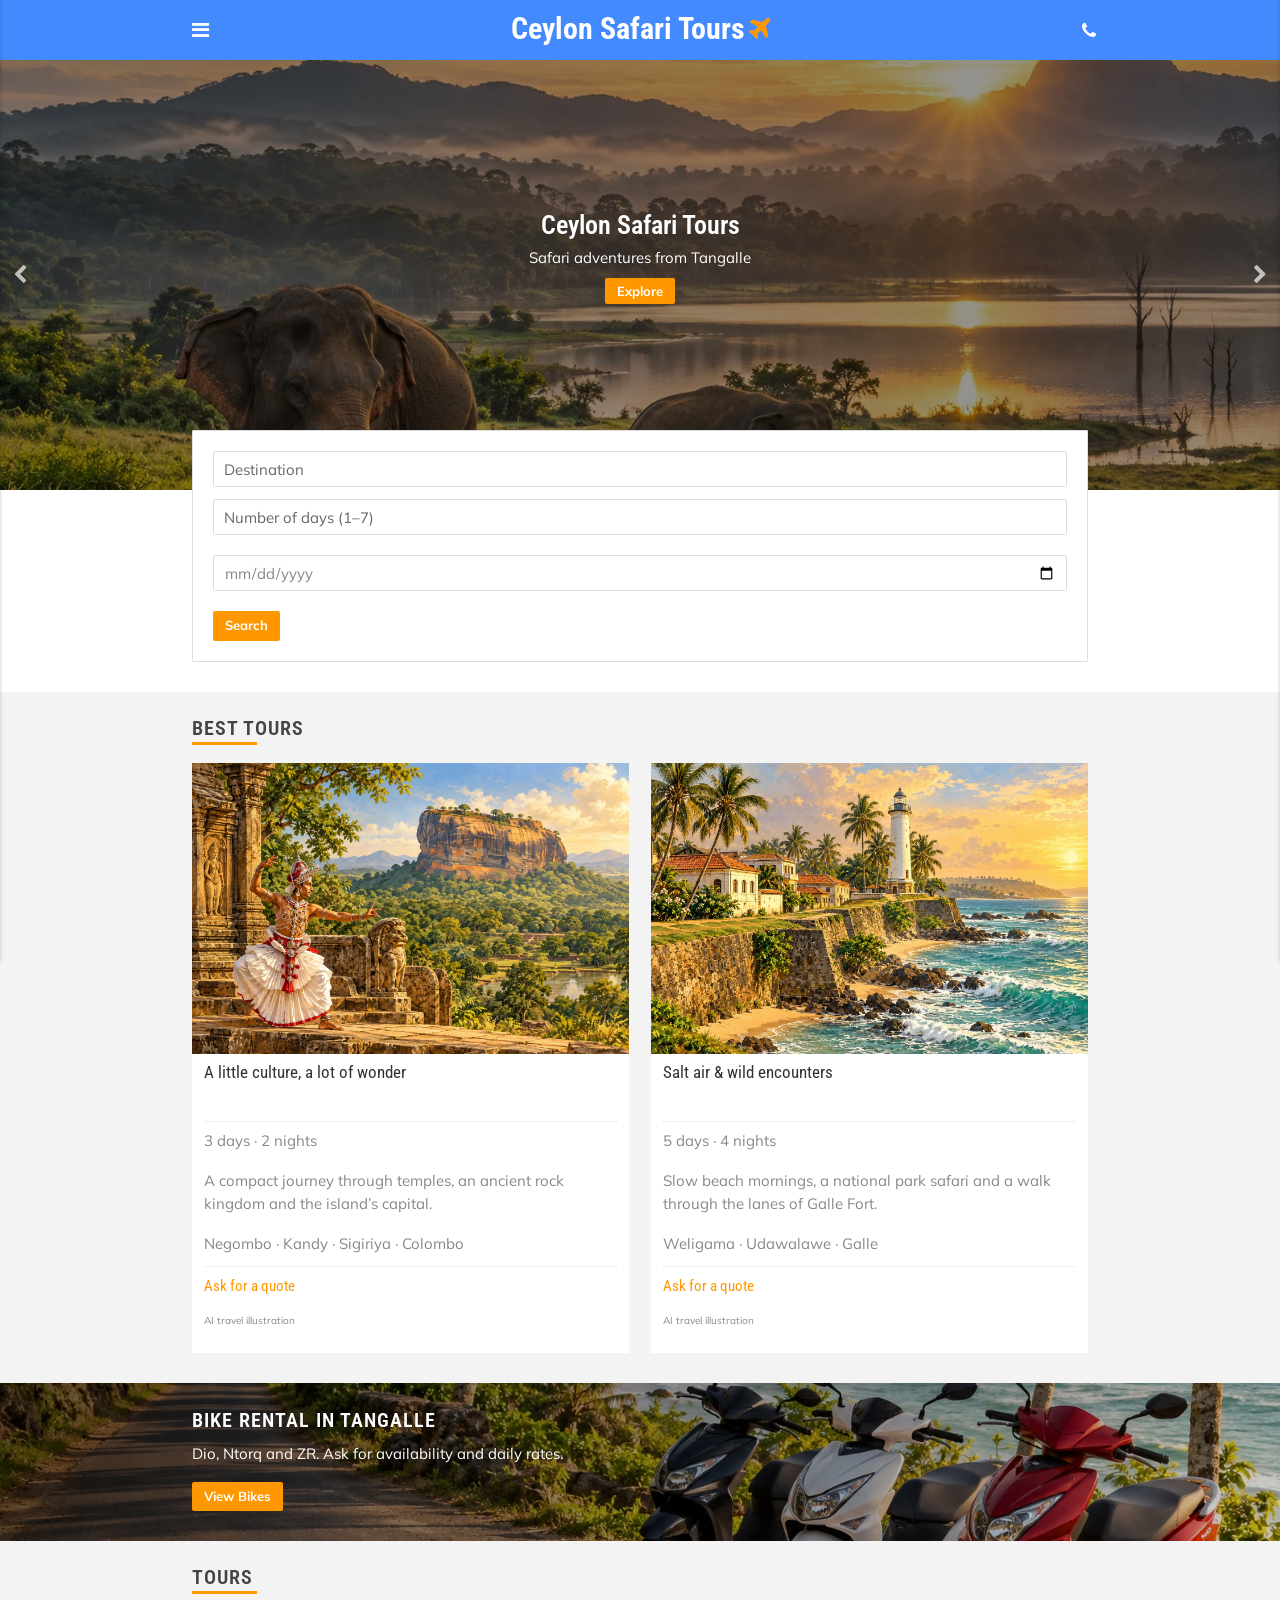
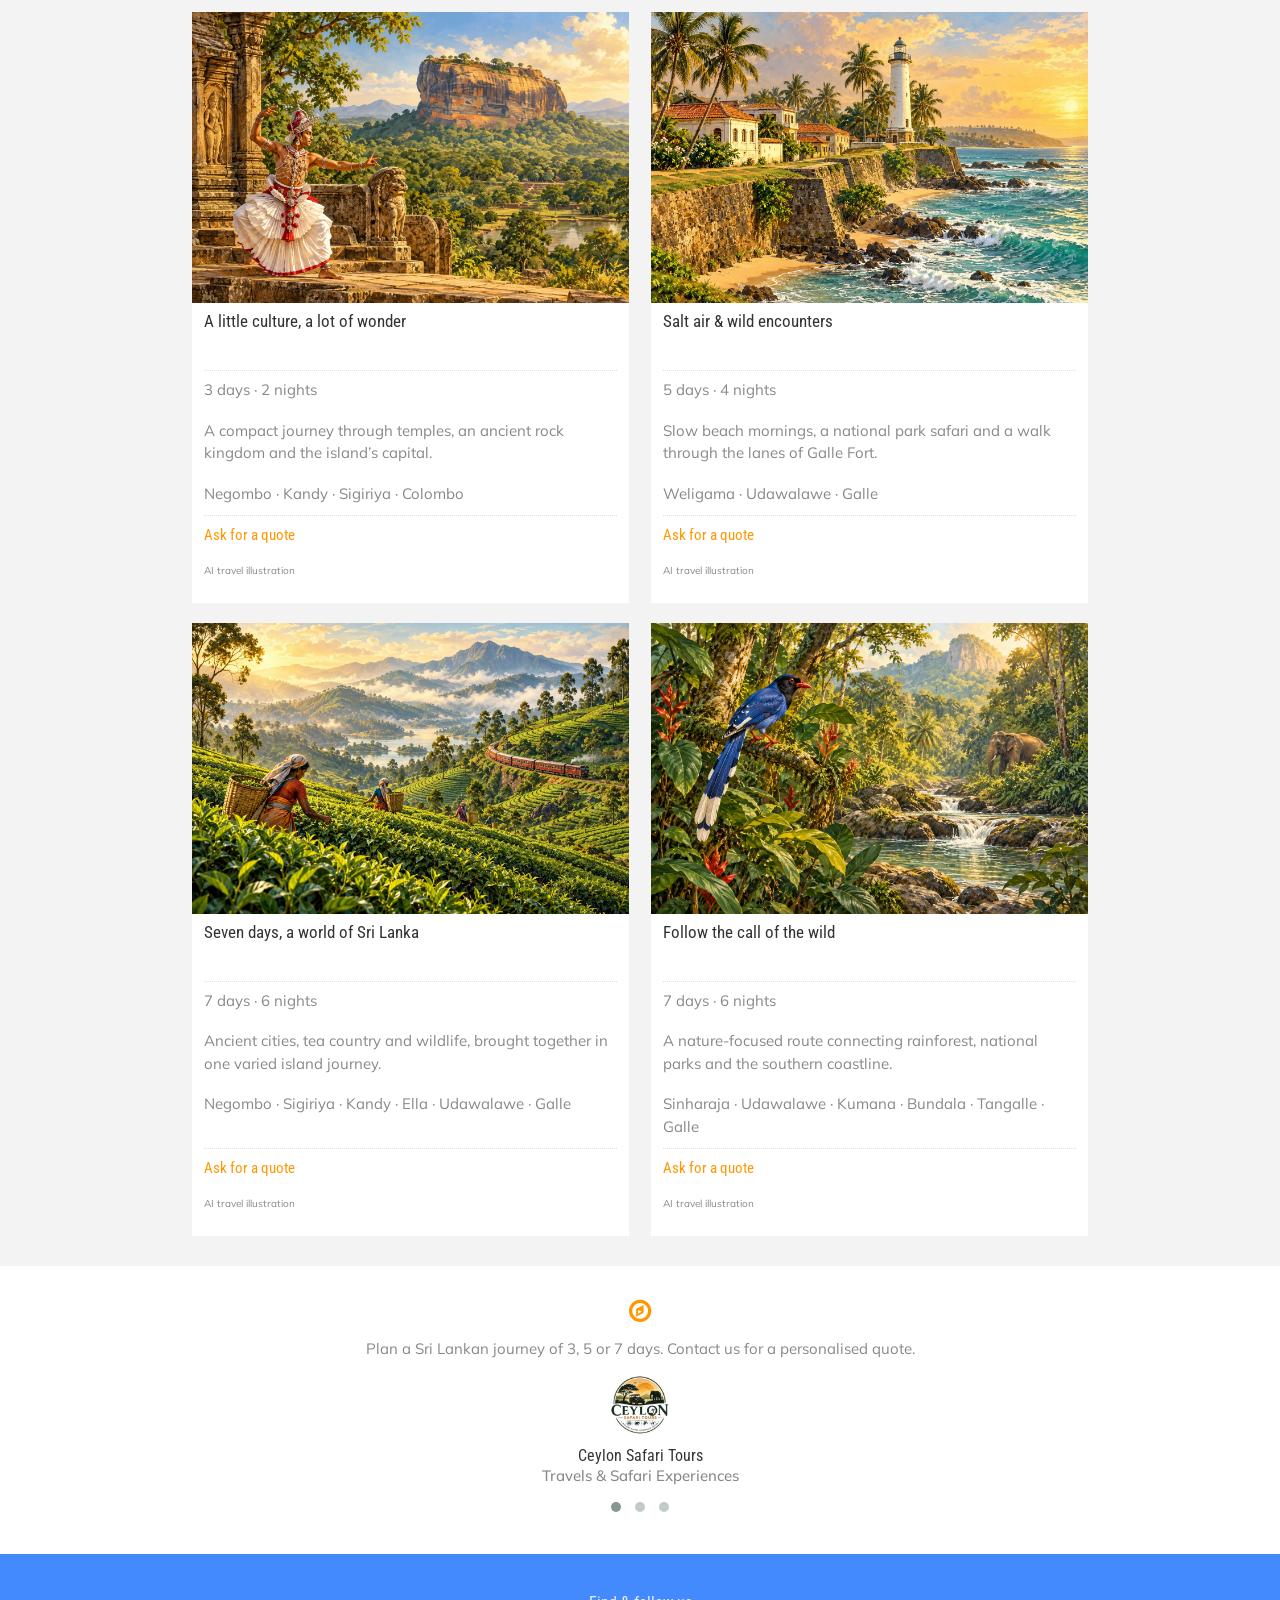
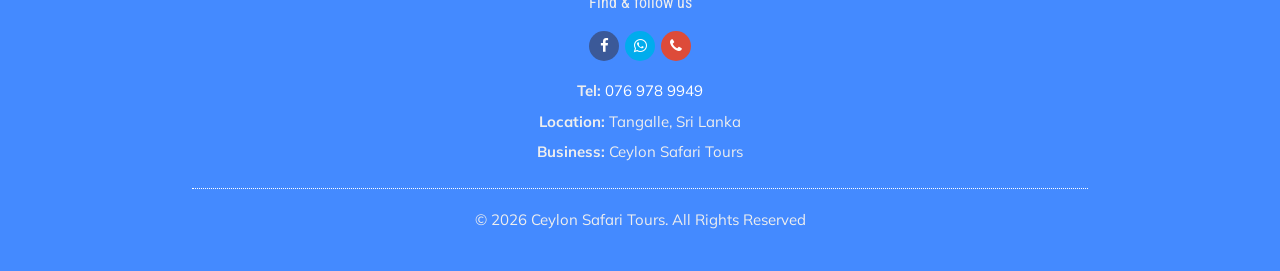
==== Trips/index.html @ fc02d52f "Replace home slideshow images with beautiful Sri Lankan destination scenes" ====
<!DOCTYPE html>

<html lang="en">
<head>
<meta charset="utf-8"/>
<title>Sri Lanka Tours &amp; Bike Rental in Tangalle | Ceylon Safari Tours</title>
<meta content="width=device-width, initial-scale=1" name="viewport"/>
<meta content="yes" name="mobile-web-app-capable"/>
<meta content="True" name="HandheldFriendly"/>
<link href="assets/photos/1000881305.webp" rel="shortcut icon"/>
<link href="css/font-awesome.min.css" rel="stylesheet"/>
<link href="css/materialize.min.css" rel="stylesheet"/>
<link href="css/slick.css" rel="stylesheet"/>
<link href="css/slick-theme.css" rel="stylesheet"/>
<link href="css/owl.carousel.css" rel="stylesheet"/>
<link href="css/owl.theme.css" rel="stylesheet"/>
<link href="css/owl.transitions.css" rel="stylesheet"/>
<link href="css/style.css" rel="stylesheet"/>
<meta content="Ceylon Safari Tours in Tangalle. Sri Lanka travels, safari experiences and Dio, Ntorq and ZR bike rentals. 0769789949." name="description"/><meta content="#448aff" name="theme-color"/><link href="https://safari-chi-weld.vercel.app/" rel="canonical"/><script type="application/ld+json">{"@context": "https://schema.org", "@type": "TravelAgency", "name": "Ceylon Safari Tours", "url": "https://safari-chi-weld.vercel.app", "telephone": "+94769789949", "address": {"@type": "PostalAddress", "addressLocality": "Tangalle", "addressCountry": "LK"}, "image": "https://safari-chi-weld.vercel.app/assets/photos/1000881305.webp", "sameAs": ["https://www.facebook.com/share/r/1JWvfFnAid/?mibextid=wwXIfr"]}</script><link href="css/business-adjustments.css" rel="stylesheet"/></head>
<body><!-- navbar -->
<div class="navbar">
<div class="container">
<div class="panel-control-left">
<a aria-label="Open navigation menu" class="sidenav-control-left" data-activates="slide-out-left" href="#"><i class="fa fa-bars"></i></a>
</div>
<div class="site-title">
<a aria-label="Ceylon Safari Tours home" class="logo" href="index.html"><h1>Ceylon Safari Tours<i class="fa fa-plane"></i></h1></a>
</div>
<div class="panel-control-right">
<a aria-label="Open contact and enquiry panel" class="sidenav-control-right" data-activates="slide-out-right" href="#"><i class="fa fa-phone"></i></a>
</div>
</div>
</div>
<!-- end navbar -->
<!-- panel control left --><div class="panel-control-left"><ul class="side-nav collapsible" data-collapsible="accordion" id="slide-out-left"><li><a href="index.html"><i class="fa fa-home"></i>Home</a></li><li><a href="travels.html"><i class="fa fa-plane"></i>Travels</a></li><li><a href="bike-rental.html"><i class="fa fa-motorcycle"></i>Bike Rental</a></li><li><a href="about.html"><i class="fa fa-info-circle"></i>About Us</a></li><li><a href="contact.html"><i class="fa fa-envelope"></i>Contact</a></li><li><a href="gallery.html"><i class="fa fa-image"></i>Gallery</a></li><li><div class="collapsible-header"><i class="fa fa-map-marker"></i>Tour Plans<span><i class="fa fa-chevron-right"></i></span></div><div class="collapsible-body"><ul class="side-nav-panel"><li><a href="heritage.html">3 days · Heritage Escape</a></li><li><a href="coast-wild.html">5 days · Coast &amp; Wildlife</a></li><li><a href="island.html">7 days · The Island Journey</a></li><li><a href="nature.html">7 days · Birds &amp; Nature</a></li></ul></div></li></ul></div><!-- end panel control left -->
<!-- panel control right --><div class="panel-control-right"><div class="side-nav" id="slide-out-right"><div class="row entry"><div class="col s4"><img alt="Ceylon Safari Tours logo" src="assets/photos/1000881305.webp"/></div><div class="col s8"><div class="desc"><h6>Ceylon Safari Tours</h6><p>Tangalle, Sri Lanka</p></div></div></div><div class="row entry"><div class="col s12"><h6>Travels &amp; Bike Rental</h6><p>Tour plans up to 7 days. Dio, Ntorq and ZR rentals.</p><p><a href="tel:+94769789949">076 978 9949</a></p><p><a class="button" href="https://wa.me/94769789949?text=Hello%20Ceylon%20Safari%20Tours%21">WhatsApp us</a></p><p><a class="button" href="contact.html">Plan your trip</a></p></div></div></div></div><!-- end panel control right -->
<!-- slider -->
<div class="slider-slick app-pages">
<div class="slider-entry">
<img alt="AI-created Sri Lankan wildlife scene with elephants beside a lake at sunrise" decoding="async" fetchpriority="high" height="1024" loading="eager" src="assets/slides/safari.webp" width="1536"/>
<div class="overlay"></div>
<div class="caption">
<div class="container">
<h2>Ceylon Safari Tours</h2>
<p>Safari adventures from Tangalle</p>
<a class="button" href="travels.html">Explore</a>
</div>
</div>
</div>
<div class="slider-entry">
<div class="overlay"></div>
<img alt="AI-created Sri Lankan hill-country scene with tea plantations and a train" decoding="async" height="1024" loading="lazy" src="assets/slides/hills.webp" width="1536"/>
<div class="caption">
<div class="container">
<h2>Explore Sri Lanka</h2>
<p>Island tour plans up to 7 days</p>
<a class="button" href="travels.html">Explore</a>
</div>
</div>
</div>
<div class="slider-entry">
<div class="overlay"></div>
<img alt="AI-created Tangalle-inspired beach scene with coconut palms and turquoise ocean" decoding="async" height="1024" loading="lazy" src="assets/slides/coast.webp" width="1536"/>
<div class="caption">
<div class="container">
<h2>Travel Your Way</h2>
<p>Travels and bike rentals in Tangalle</p>
<a class="button" href="bike-rental.html">Explore</a>
</div>
</div>
</div>
</div>
<!-- end slider -->
<!-- search destination -->
<div class="search-destination">
<div class="container">
<form action="travels.html" class="search-destination-entry" method="get">
<input aria-label="Destination" name="destination" placeholder="Destination" type="text"/>
<input aria-label="Number of tour days, maximum 7" max="7" min="1" name="days" placeholder="Number of days (1–7)" type="number"/>
<input aria-label="Preferred date" name="date" placeholder="Date" type="date"/>
<button class="button" type="submit">Search</button>
</form>
</div>
</div>
<!-- end search destination -->
<!-- best tours -->
<div class="tours app-bg-dark app-section">
<div class="container">
<div class="app-title">
<h4>BEST TOURS</h4>
<div class="line"></div>
</div>
<div class="row trash-mb"><div class="col s6"><div class="entry"><a href="heritage.html"><img alt="Sri Lankan heritage escape travel illustration" loading="lazy" src="assets/tours/heritage.webp"/></a><div class="content"><h5><a href="heritage.html">A little culture, a lot of wonder</a></h5><p>3 days · 2 nights</p><p>A compact journey through temples, an ancient rock kingdom and the island’s capital.</p><p>Negombo · Kandy · Sigiriya · Colombo</p><h6><a href="contact.html?interest=A%20little%20culture%2C%20a%20lot%20of%20wonder"><span>Ask for a quote</span></a></h6><p><small>AI travel illustration</small></p></div></div></div><div class="col s6"><div class="entry"><a href="coast-wild.html"><img alt="Sri Lankan coast &amp; wildlife travel illustration" loading="lazy" src="assets/tours/coast.webp"/></a><div class="content"><h5><a href="coast-wild.html">Salt air &amp; wild encounters</a></h5><p>5 days · 4 nights</p><p>Slow beach mornings, a national park safari and a walk through the lanes of Galle Fort.</p><p>Weligama · Udawalawe · Galle</p><h6><a href="contact.html?interest=Salt%20air%20%26%20wild%20encounters"><span>Ask for a quote</span></a></h6><p><small>AI travel illustration</small></p></div></div></div></div>
</div>
</div>
<!-- end best tours -->
<!-- tours promote -->
<div class="tours-promote app-section">
<div class="container">
<div class="app-title">
<h4>BIKE RENTAL IN TANGALLE</h4>
</div>
<p>Dio, Ntorq and ZR. Ask for availability and daily rates.</p>
<a class="button" href="bike-rental.html">View Bikes</a>
</div>
</div>
<!-- end tours promote -->
<!-- tours -->
<div class="tours app-bg-dark app-section">
<div class="container">
<div class="app-title">
<h4>TOURS</h4>
<div class="line"></div>
</div>
<div class="row"><div class="col s6"><div class="entry"><a href="heritage.html"><img alt="Sri Lankan heritage escape travel illustration" loading="lazy" src="assets/tours/heritage.webp"/></a><div class="content"><h5><a href="heritage.html">A little culture, a lot of wonder</a></h5><p>3 days · 2 nights</p><p>A compact journey through temples, an ancient rock kingdom and the island’s capital.</p><p>Negombo · Kandy · Sigiriya · Colombo</p><h6><a href="contact.html?interest=A%20little%20culture%2C%20a%20lot%20of%20wonder"><span>Ask for a quote</span></a></h6><p><small>AI travel illustration</small></p></div></div></div><div class="col s6"><div class="entry"><a href="coast-wild.html"><img alt="Sri Lankan coast &amp; wildlife travel illustration" loading="lazy" src="assets/tours/coast.webp"/></a><div class="content"><h5><a href="coast-wild.html">Salt air &amp; wild encounters</a></h5><p>5 days · 4 nights</p><p>Slow beach mornings, a national park safari and a walk through the lanes of Galle Fort.</p><p>Weligama · Udawalawe · Galle</p><h6><a href="contact.html?interest=Salt%20air%20%26%20wild%20encounters"><span>Ask for a quote</span></a></h6><p><small>AI travel illustration</small></p></div></div></div></div><div class="row trash-mb"><div class="col s6"><div class="entry"><a href="island.html"><img alt="Sri Lankan the island journey travel illustration" loading="lazy" src="assets/tours/island.webp"/></a><div class="content"><h5><a href="island.html">Seven days, a world of Sri Lanka</a></h5><p>7 days · 6 nights</p><p>Ancient cities, tea country and wildlife, brought together in one varied island journey.</p><p>Negombo · Sigiriya · Kandy · Ella · Udawalawe · Galle</p><h6><a href="contact.html?interest=Seven%20days%2C%20a%20world%20of%20Sri%20Lanka"><span>Ask for a quote</span></a></h6><p><small>AI travel illustration</small></p></div></div></div><div class="col s6"><div class="entry"><a href="nature.html"><img alt="Sri Lankan birds &amp; nature travel illustration" loading="lazy" src="assets/tours/nature.webp"/></a><div class="content"><h5><a href="nature.html">Follow the call of the wild</a></h5><p>7 days · 6 nights</p><p>A nature-focused route connecting rainforest, national parks and the southern coastline.</p><p>Sinharaja · Udawalawe · Kumana · Bundala · Tangalle · Galle</p><h6><a href="contact.html?interest=Follow%20the%20call%20of%20the%20wild"><span>Ask for a quote</span></a></h6><p><small>AI travel illustration</small></p></div></div></div></div></div>
</div>
<!-- end tours -->
<!-- testimonial -->
<div class="testimonial app-section">
<div class="container">
<div class="app-title">
<i class="fa fa-compass"></i>
</div>
<div class="owl-carousel owl-theme" id="testimonial">
<div class="item">
<p>Plan a Sri Lankan journey of 3, 5 or 7 days. Contact us for a personalised quote.</p>
<img alt="Ceylon Safari Tours logo" src="assets/photos/1000881305.webp"/>
<h6>Ceylon Safari Tours</h6>
<strong>Travels &amp; Safari Experiences</strong>
</div>
<div class="item">
<p>Explore from Tangalle with Dio, Ntorq or ZR bike rental. Confirm dates and availability with us.</p>
<img alt="Ceylon Safari Tours logo" src="assets/photos/1000881305.webp"/>
<h6>Bike Rental</h6>
<strong>Tangalle, Sri Lanka</strong>
</div>
<div class="item">
<p>Tell us your dates, group size and pickup location. Call or WhatsApp 076 978 9949.</p>
<img alt="Ceylon Safari Tours logo" src="assets/photos/1000881305.webp"/>
<h6>Let’s Plan Your Trip</h6>
<strong>Contact Our Team</strong>
</div>
</div>
</div>
</div>
<!-- end testimonial -->
<!-- footer -->
<footer>
<div class="container">
<h6>Find &amp; follow us</h6>
<ul class="icon-social"><li class="facebook"><a aria-label="Facebook" href="https://www.facebook.com/share/r/1JWvfFnAid/?mibextid=wwXIfr" rel="noopener noreferrer" target="_blank"><i class="fa fa-facebook"></i></a></li><li class="twitter"><a aria-label="WhatsApp" href="https://wa.me/94769789949?text=Hello%20Ceylon%20Safari%20Tours%21"><i class="fa fa-whatsapp"></i></a></li><li class="google"><a aria-label="Call us" href="tel:+94769789949"><i class="fa fa-phone"></i></a></li></ul>
<div class="tel-fax-mail">
<ul>
<li><span>Tel:</span> <a href="tel:+94769789949">076 978 9949</a></li>
<li><span>Location:</span> Tangalle, Sri Lanka</li>
<li><span>Business:</span> Ceylon Safari Tours</li>
</ul>
</div>
<div class="ft-bottom">
<span>© 2026 Ceylon Safari Tours. All Rights Reserved </span>
</div>
</div>
</footer>
<!-- end footer -->
<!-- script -->
<script src="js/jquery.min.js"></script>
<script src="js/materialize.min.js"></script>
<script src="js/slick.min.js"></script>
<script src="js/owl.carousel.min.js"></script>
<script src="js/custom.js"></script>
<script src="js/business.js"></script>
</body>
</html>
---- Trips/css/style.css ----
/*
Name : Trips - Tours and Travel Mobile Template
Author : Rabonadev
Author URL : https://themeforest.net/user/rabonadev
*/
/*===================
	Table of contents:
	- Import Fonts
	- General
	- Button
	- Navbar
	- Slider
	- Search Destination
	- Tours
	- Promote
	- Tour Details
	- Gallery
	- Book Now
	- Shopping Cart
	- Blog
	- Blog single
	- Login
	- Register
	- 404 pages
	- Testimonial
	- Faq
	- Footer
	
===================*/

/*===================
	import fonts
===================*/
@import url('https://fonts.googleapis.com/css?family=Muli:400,400i|Roboto+Condensed:400,600,700');

/*===================
	general
===================*/
*,
*:before,
*:after {
	-webkit-box-sizing: border-box;
	-moz-box-sizing: border-box;
	box-sizing: border-box;
}

body {
	margin: 0;
	padding: 0;
	background: #fff;
	color: #888;
	font-family: 'Muli', sans-serif;
}

body::-webkit-scrollbar {
	display: none;
}

h1,
h2,
h3,
h4,
h5,
h6 {
	padding: 0;
	margin: 0;
	color: #343434;
	font-family: 'Roboto Condensed', sans-serif;
}

h1 {
	font-size: 36px;
}

h2 {
	font-size: 34px;
}

h3 {
	font-size: 30px;
}

h4 {
	font-size: 26px;
}

h5 {
	font-size: 20px;
}

h6 {
	font-size: 16px;
}

a {
	color: #333;
}

p {
	margin: 8px 0 10px 0;
}

/*===================
	button
===================*/
.button {
	background: #ff9800;
	border: 0;
	border-color: transparent;
	color: #fff;
	padding: 5px 12px;
	border-radius: 2px;
	font-size: 13px;
	font-weight: bold;
}

/*===================
	navbar
===================*/
.navbar {
	width: 100%;
	height: 60px;
	padding: 15px 0;
	z-index: 9;
	background: #448aff;
	position: fixed;
	top: 0;
	left: 0;
	right: 0;
	text-align: center;
	border-bottom: 2px solid #448aff;
}

.site-title {
	display: inline-block;
	margin-left: 18px;
	position: relative;
	top: -3px;
}

.site-title h1 {
	font-size: 36px;
	padding: 0;
	margin: 0;
	font-weight: 700;
	color: #fff;
}

.site-title h1 i {
	color: #ff9800;
	font-size: 32px;
	margin-left: 2px;
}

.side-nav a {
	padding: 0 16px;
}

.side-nav a:hover {
	background: transparent;
}

/*panel control left*/
.panel-control-left {
	float: left;
	font-size: 20px;
}

.panel-control-left .sidenav-control-left i {
	color: #fff;
}

.panel-control-left ul {
	padding-top: 20px;
	padding: 10px 0;
}

.panel-control-left ul li {
	border-bottom: dotted 1px #eee;
}

.panel-control-left ul li a {
	font-size: 15px;
}

.panel-control-left .side-nav li a i {
	margin-right: 5px;
	color: #ff9800;
}

.panel-control-left .side-nav .collapsible-header {
	font-size: 15px;
	color: rgba(0,0,0,0.87);
}

.panel-control-left .side-nav .collapsible-header span i {
	float: right;
	text-align: right;
	font-size: 12px;
}

.panel-control-left .side-nav .collapsible-header:hover {
	background: transparent;
}

.panel-control-left .side-nav .collapsible-header.active {
	border-bottom: dotted 1px #ddd;
}

.panel-control-left .side-nav li.active {
	border-bottom: solid 1px #eee;
	background: transparent;
}

.panel-control-left .side-nav .collapsible-header i {
	color: #ff9800;
	font-size: 16px;
	width: 24px;
	margin-right: 5px;
	text-align: left;
}

.panel-control-left .collapsible-body ul {
	padding: 0 0 0 0;
	margin: 0;
}

.panel-control-left .collapsible-body ul li a {
	padding-left: 45px;
	height: 40px;
	line-height: 40px;
}

.panel-control-left .categories-in li {
	line-height: 40px;
}

.panel-control-left .categories-in .collapsible-body ul li a {
	height: 36px;
	line-height: 36px;
}

.panel-control-left .categories-in .collapsible-header {
	padding-left: 45px;
}

.panel-control-left .categories-in .collapsible-body ul li a {
	padding-left: 60px;
}

/*panel control right*/
.panel-control-right {
	float: right;
	font-size: 20px;
}

.panel-control-right h6 {
	font-size: 16px;
}

.panel-control-right .side-nav {
	padding: 0;
}

.panel-control-right .side-nav li a i {
	margin-right: 5px;
}

.panel-control-right .sidenav-control-right i {
	right: -8px;
	position: relative;
	font-size: 18px;
	color: #fff;
}

.panel-control-right .sidenav-control-right span {
	background: #ff9800;
	border-radius: 50%;
	color: #fff;
	position: relative;
	bottom: 8px;
	padding: 1px 5px;
	font-size: 12px;
}

.panel-control-right img {
	width: 100%;
	height: 100%;
}

.panel-control-right .side-nav {
	padding: 30px 10px;
}

.panel-control-right .action i {
	float: right;
	cursor: pointer;
	font-size: 18px;
}

.panel-control-right .entry {
	border-bottom: 1px solid #eee;
	padding-bottom: 12px;	
}

.panel-control-right .desc .rating {
	position: relative;
	bottom: 5px;
}

.panel-control-right .desc i {
	font-size: 12px;
}

.panel-control-right .desc h6 span {
	color: #ff9800;
}

.panel-control-right .price {
	text-align: right;
}

.panel-control-right ul li {
	display: inline-block;
	text-align: right;
	float: right;
	margin: 10px;
	margin-left: 0;
}

.panel-control-right ul li .button {
	font-size: 16px;
	line-height: 25px;
	position: relative;
	bottom: 20px;
}

/*===================
	slider
===================*/
.slider-slick {
	position: relative;
	overflow: hidden;
}

.slider-slick .slider-entry {
	position: relative;
	height: 320px;
}


@media (min-width: 768px) {
	.slider-slick .slider-entry {
		position: relative;
		height: 430px;
	}
}

.slider-slick .overlay {
	background: rgba(0, 0, 0, 0.42);
	position: absolute;
	width: 100%;
	height: 100%;
	left: 0;
	top: 0;
	right: 0;
}

.slider-slick img {
	width: 100%;
	height: 100%;
	object-fit: cover;
}

.slider-slick .caption {
	position: absolute;
	left: 0;
	right: 0;
	margin: 0 auto;
	top: 35%;
	color: #fff;
	z-index: 999;
	overflow-wrap: break-word;
	text-align: center;
}

.slider-slick .caption h2 {
	color: #fff;
	font-size: 26px;
	font-weight: 600;
}

.slider-slick .slick-dots {
	position: absolute;
	bottom: 0;
	left: 0;
	right: 0;
	display: block;
	width: 100%;
}

.slider-slick .slick-dots li {
	width: auto;
}

.slider-slick .slick-dots li button {
	width: 10px;
	height: 10px;
	background: #fff;
	border-radius: 50%;
}

.slider-slick .slick-dots li button {
	width: 10px;
	height: 10px;
	background: #fff;
	border-radius: 50%;
}

.slider-slick .slick-dots li.slick-active button {
	background: #ff9800;
}

.slider-slick .slick-dots li button::before {
	font-size: 0;
	color: transparent;
}

.slick-prev, .slick-next {
	top: 50%;
}

.slider-slick .slick-next {
	right: 10px;
}

.slider-slick .slick-prev {
	left: 10px;
	z-index: 1;
}

.slick-prev::before {
	content: "\f053";
	font-family: FontAwesome;
	color: #eee;
}

.slick-next::before {
	content: "\f054";
	font-family: FontAwesome;
	color: #eee;
}

/*===================
	search destination
===================*/
.search-destination {
	position: relative;
	top: -60px;
	margin-bottom: -60px;
	padding-bottom: 30px;
}

.search-destination-entry {
	background: #fff;
	padding: 20px;
	border: 1px solid #ddd;
	border-radius: 1px;
}

.search-destination-entry input[type="text"] {
	margin-bottom: 12px !important;
}

/*===================
	tours
===================*/
.tours .entry {
	background: #fff;
}

.tours .entry img {
	width: 100%;
	height: 100%;
}

.tours .entry .content h5 {
	font-size: 17px;
	line-height: 20px;
	border-bottom: dotted 1px #ddd;
	padding-bottom: 8px;
}

.tours .entry .content h6 {
	font-size: 15px;
	color: #666;
	border-top: dotted 1px #ddd;
	padding-top: 8px;
}

.tours .entry .content h6 span {
	color: #ff9800;
	float: right;
}

.tours .entry .content {
	padding: 8px 12px 15px 12px;
}

.tours .pagination ul {
	margin-top: 30px;
	list-style: none;
	text-align: center;
}

.tours .pagination ul li {
	display: inline-block;
	background: #fff;
	margin: 0 2px;
	border: 1px solid #dedede;
	padding-bottom: 32px;
}

.tours .pagination ul .active {
	background: #ff9800;
	color: #fff;
	border-color: #ff9800;
}

.tours-head h5 {
	font-size: 20px;
	margin-bottom: 20px;
	border-bottom: 1px solid #ddd;
	padding-bottom: 6px;
}

.tours-head h5 span {
	color: #ff9800;
}

/*===================
	tours promote
===================*/
.tours-promote {
	background: url(../img/promote.png) center no-repeat;
	background-size: cover;
	color: #fff;
}

.tours-promote h4 {
	color: #fff !important;
}

.tours-promote .app-title,
.tours-promote .app-title .line {
	margin-bottom: 0 !important;
}

.tours-promote .button {
	margin-top: 5px;
}

/*===================
	details
===================*/
.details h3 {
	font-size: 20px;
	margin-top: 10px;
}

.details img {
	width: 100%;
	height: 100%;
}

.details .calendar {
	padding: 0;
	margin: 0;
	margin-top: 5px;
}

.details .calendar li {
	display: inline-block;
	margin-right: 5px;
}

.details .button-ul li {
	display: inline-block;
}

.in-details h4 {
	font-size: 20px;
	margin-top: 30px;
	border-bottom: 1px solid #ddd;
	padding-bottom: 8px;
	margin-bottom: 18px;
}

.details .comment .content .entry {
	overflow: hidden;
	margin-bottom: 22px;
}

.details .comment .content p {
	margin: 8px 0;
}

.details .comment .content img {
	width: 80px;
	height: 80px;
	float: left;
	margin-right: 15px;
}

.details .comment .content {
	border-top: 1px solid #eee;
	padding-top: 20px;
	margin-top: 10px;
}

@media (min-width: 768px) {
	.details .comment .content {
		border-top: 1px solid #eee;
		padding-top: 20px;
		margin-top: 10px;
		padding-bottom: 10px;
	}
}

.details .post-comment .content {
	border-top: 1px solid #eee;
	padding-top: 20px;
	margin-top: 10px;
}

.details .post-comment .content textarea {
	margin-bottom: 20px;
}

.details .post-comment .content {
	
}
.details .post-comment .content {
	
}
.details .post-comment .content {
	
}

/*===================
	gallery
===================*/
.gallery img {
	width: 100%;
	height: 100%;
	border-radius: 4px;
}

.gallery .pagination ul {
	margin-top: 30px;
	list-style: none;
	text-align: center;
}

.gallery .pagination ul li {
	display: inline-block;
	background: #f3f3f3;
	margin: 0 2px;
	border: 1px solid #dedede;
}

.gallery .pagination ul .active {
	background: #ff9800;
	color: #fff;
	border-color: #ff9800;
}

/*===================
	rating
===================*/

.rating {
	font-size: 12px;
	margin-top: 5px;
}

.rating .active {
	color: #fecd2d;
}

/*===================
	book-now
===================*/
.book-now .order {
	background: #fefefe;
	margin-top: 25px;
	padding: 16px 12px 2px;
	border: 1px solid #ddd;
	margin-bottom: 35px;
}

.book-now .order .title {
	text-align: center;
}

.book-now .order h5 {
	margin-bottom: 14px;
}

.book-now .order h5 span {
	font-size: 18px;
}

.book-now .order h6 {
	margin-bottom: 8px;
	font-size: 16px;
	color: #666;
}

.book-now .order h6 a {
	color: #666;
}

.book-now .link {
	position: relative;
	top: -12px;
}

.book-now .order .text-right {
	text-align: right;
}

.book-now .order .button {
	margin-top: 10px;
	margin: auto;
	display: block;
}

/*===================
	section, title and bg
===================*/
.app-section {
	padding: 25px 0 30px 0;
}

.app-pages {
	margin-top: 60px;
}

.app-title {
	text-align: center;
	margin-bottom: 12px;
}

.app-title h4 {
	font-size: 20px;
	font-weight: 600;
	letter-spacing: 1px;
	color: #444;
	text-align: left;
}

.app-title .line {
	padding: 0;
	margin: 0;
	background: #ff9800;
	height: 3px;
	margin: 3px 0 18px;
	width: 65px;
}

.app-title .line li {
	display: inline-block;
}

.app-title .line li i {
	color: #ff9800;
}

.app-title .line .line-center {
	font-size: 20px;
	vertical-align: middle;
}

.pages-title {
	margin-bottom: 20px;
	text-align: center;
}

.pages-title h3 {
	font-size: 28px;
}

.app-bg-dark {
	background: #f3f3f3;
}

.app-bg-light {
	background: #fff;
}

.app-bg-light .entry {
	background: #f3f3f3;
}

.app-last-row {
	margin-bottom: 0;
}

.trash-mb {
	margin-bottom: 0;
}

/*===================
	product details
===================*/
.product-details .entry {
	position: relative;
}

.product-details .entry img {
	width: 100%;
	height: 100%;
	border: 1px solid #ddd;
	padding: 10px;
	margin-bottom: 5px;
}

.product-details .entry .tabs {
	height: auto;
}

.product-details .entry .tabs a.active {
	border: 1px solid #ff9800;
}

.product-details .entry .tabs a {
	border: 1px solid #ddd;
}

.product-details .entry .tabs img {
	border: 0;
}

.product-details .entry .tabs .indicator {
	height: 0;
	background: transparent;
}

.product-details .entry .tabs .tab {
	height: auto;
}

.product-details .details .button  {
	margin-top: 20px;
}

.product-details .desc-review {
	margin-top: 30px;
}

.product-details .desc-review .tabs {
	height: 30px;
}

.product-details .desc-review .tabs .indicator {
	background: #ff9800;
}

.product-details .desc-review .tab {
	height: 30px;
	text-transform: none;
}

.review .comment .content .entry {
	overflow: hidden;
	margin-bottom: 22px;
}

.review .comment .content p {
	margin: 8px 0;
}

.review .comment .content img {
	width: 80px;
	height: 80px;
	float: left;
	margin-right: 15px;
	border-radius: 50%;
}

.review .comment .content {
	border-bottom: 1px solid #eee;
	padding-top: 20px;
	margin-top: 10px;
}

.review .post-review {
	margin-top: 20px;
}

.review .post-review h6 {
	margin-bottom: 15px;
}

/*===================
	product cart
===================*/
.product-cart .entry {
	border: 1px solid #ddd;
	padding: 10px 16px 0 10px;
}

.product-cart .entry h6,
.product-cart .cart-total h6 {
	font-size: 15px;
}

.product-cart .entry img {
	width: 100%;
	height: 100%;
	border: 1px solid #ddd;
}

.product-cart .entry .cart-title {
	padding: 10px 0 0;
}

.product-cart .entry .cart-title i {
	text-align: right;
	float: right;
}

.product-cart .entry .s-title {
	border-top: 1px solid #ddd;
	padding-top: 20px;
}

.product-cart .entry input[type="number"] {
	height: 25px;
	border: 1px solid #ccc;
	padding: 0;
	width: 40px;
	text-align: center;
	position: relative;
	bottom: 4px;
}

.product-cart .cart-total {
	text-align: right;
	margin-top: 25px;
}

.product-cart .cart-total h5,
.product-cart .cart-total h6 {
	margin-bottom: 10px;
}

.product-cart .cart-total .button {
	text-align: center;
	margin-right: 10px;
	margin-top: 10px;
}

/*===================
	blog
===================*/
.blog {
	position: relative;
}

.blog .entry {
	margin-bottom: 30px;
}

.blog .entry img {
	width: 100%;
	height: 100%;
}

.blog .entry .user-date ul {
	list-style: none;
}

.blog .entry .user-date ul li {
	display: inline-block;
	margin-right: 12px;
}

.blog .entry .user-date ul li a i {
	margin-right: 6px;
	color: #ff9800;
}

.blog .pagination ul {
	margin-top: 40px;
	list-style: none;
	text-align: center;
}

.blog .pagination ul li {
	display: inline-block;
	background: #f3f3f3;
	margin: 0 2px;
	border: 1px solid #dedede;
}

.blog .pagination ul .active {
	background: #ff9800;
	color: #fff;
	border-color: #ff9800;
}

/*===================
	blog single
===================*/
.blog-single {
	position: relative;
}

.blog-single .entry {
	margin-bottom: 30px;
}

.blog-single .entry img {
	width: 100%;
	height: 100%;
}

.blog-single .entry .user-date ul {
	list-style: none;
}

.blog-single .entry .user-date ul li {
	display: inline-block;
	margin-right: 12px;
}

.blog-single .entry .user-date ul li a i {
	margin-right: 6px;
	color: #ff9800;
}

.blog-single .share ul {
	list-style: none;
	margin-top: 15px;
}

.blog-single .share ul li {
	display: inline-block;
}

.blog-single .share ul li h6 {
	margin-right: 4px;
	position: relative;
	bottom: 2px;
}

.blog-single .share ul li a i {
	font-size: 20px;
	margin: 0 4px;
}

.blog-single .author {
	border-top: 1px solid #eee;
	padding-top: 20px;
	position: relative;
}

.blog-single .author .entry {
	overflow: hidden;
}

.blog-single .author p {
	margin: 8px 0;
}

.blog-single .author img {
	width: 80px;
	height: 80px;
	border-radius: 50%;
	float: left;
	margin-right: 15px;
}

.blog-single .author .entry ul {
	padding: 0;
	margin: 0;
}

.blog-single .author .entry ul li {
	display: inline-block;
	margin-right: 3px;
}

.blog-single .comment .content .entry {
	overflow: hidden;
	margin-bottom: 22px;
}

.blog-single .comment .content p {
	margin: 8px 0;
}

.blog-single .comment .content img {
	width: 80px;
	height: 80px;
	float: left;
	margin-right: 15px;
}

.blog-single .comment .content {
	border-top: 1px solid #eee;
	padding-top: 20px;
	margin-top: 10px;
}

@media (min-width: 768px) {
	.blog-single .comment .content {
		border-top: 1px solid #eee;
		padding-top: 20px;
		margin-top: 10px;
		padding-bottom: 10px;
	}
}

.blog-single .post-comment .content {
	border-top: 1px solid #eee;
	padding-top: 20px;
	margin-top: 10px;
}

.blog-single .post-comment .content textarea {
	margin-bottom: 20px;
}

.blog-single .post-comment .content {
	
}
.blog-single .post-comment .content {
	
}
.blog-single .post-comment .content {
	
}

/*===================
	form custom
===================*/
input[type="text"],
input[type="email"],
input[type="password"],
input[type="tel"], 
input[type="number"],
input[type="date"],
.select-wrapper input.select-dropdown {
	border: 1px solid #ddd;	
	height: 36px;
	border-radius: 2px;
	width: 100%;
	overflow: visible;
	padding: 0 10px;
	box-sizing: border-box;
}

input:not([type]):focus:not([readonly]),
input[type="text"]:focus:not([readonly]),
input[type="email"]:focus:not([readonly]),
input[type="password"]:focus:not([readonly]),
input[type="tel"]:focus:not([readonly]), 
input[type="number"]:focus:not([readonly]), 
input[type="date"]:focus:not([readonly]) {
	border-bottom: 1px solid #ddd;
	box-shadow: none;
}

textarea {
	border: 1px solid #ddd;	
	border-radius: 2px;
	width: 100%;
	overflow: visible;
	padding: 10px;
	box-sizing: border-box;
	height: auto;
	margin-bottom: 20px;
}

.picker__weekday-display {
	background-color: #ff9800;
} 

.picker__nav--prev:hover, .picker__nav--next:hover {
	background: #ff9800;
}

.picker__date-display {
	background-color: #ff9800;
}

.picker__day--selected, .picker__day--selected:hover, .picker--focused .picker__day--selected {
	background-color: #ff9800;
}

.picker__day.picker__day--today {
	color: #ff9800;
}

/*===================
	placeholder color
===================*/
::-webkit-input-placeholder {
   color: #666;
}

:-moz-placeholder { /* Firefox 18- */
   color: #666;  
}

::-moz-placeholder {  /* Firefox 19+ */
   color: #666;  
}

:-ms-input-placeholder {  
   color: #666;  
}

/*===================
	login
===================*/ 
.login strong {
	display: block;
	position: relative;
	bottom: 5px;
}

.login .forgot {
	margin-bottom: 10px;
	display: block;
}

.login [type="checkbox"] + label {
	padding-left: 30px;
	color: #333;
}

.login [type="checkbox"]:checked + label::before {
	border-right: 2px solid #ff9800;
border-bottom: 2px solid #ff9800;
}

.login .button {
	margin-top: 12px;
	margin-bottom: 24px;
	width: 100%;
}

.login .create-account {
	text-align: center;
}

.login .or h5 {
	text-align: center;
	margin-top: 10px;
	margin-bottom: 10px;
	width: 40px;
	height: 40px;
	background: #ff9800;
	color: #fff;
	margin-right: auto;
	margin-left: auto;
	border-radius: 50%;
	line-height: 40px;
}

.login .or .button {
	margin-top: 12px;
	margin-bottom: 12px;
}

.login .facebook {
	background: #3b5998;
}

.login .twitter {
	background: #00aced;
}

.login .google {
	background: #dd4b39;
}

/*===================
	register
===================*/
.register .button {
	margin-top: 5px;
	margin-bottom: 14px;
	width: 100%;
}

.register .login-now {
	text-align: center;
	display: block;
}

.register .or h5 {
	text-align: center;
	margin-top: 20px;
	margin-bottom: 10px;
	width: 40px;
	height: 40px;
	background: #ff9800;
	color: #fff;
	margin-right: auto;
	margin-left: auto;
	border-radius: 50%;
	line-height: 40px;
}

.register .or .button {
	margin-top: 12px;
	margin-bottom: 12px;
}

.register .facebook {
	background: #3b5998;
}

.register .twitter {
	background: #00aced;
}

.register .google {
	background: #dd4b39;
}

/*===================
	404 page
===================*/
.page-404 {
	text-align: center;
}

.page-404 h3 {
	font-size: 96px;
}

.page-404 h3 span {
	color: #ff9800;
}

.page-404 .button {
	margin: 10px 0;
	display: inline-block;
}

.page-404 .button a {
	color: #fff;
}

/*===================
	testimonial
===================*/
.testimonial {
	text-align: center;
}

.testimonial .app-title {
	margin-bottom: 0;
	font-size: 26px;
	color: #ff9800;
}

.testimonial img {
	border-radius: 50%;
    margin: 5px 0 5px 0;
    height: 60px;
    width: 60px;
}

.testimonial .owl-theme .owl-controls .owl-page span {
	width: 10px;
	height: 10px;
}

/*===================
	faq
===================*/
.faq .collapsible {
	border: none;
	box-shadow: none;
}

.faq .collapsible li {
	margin-bottom: 6px;
	border: 1px solid #ddd;
	border-bottom-color: transparent;
}

.faq .collapsible li .collapsible-header {
	font-size: 16px;
	color: #666;
}

.faq .collapsible li .collapsible-header i {
	float: right;
	margin-right: 0;
	width: auto;
	font-size: 14px;
}

.faq .collapsible li .collapsible-body p {
	padding: 16px;
}

/*===================
	footer
===================*/
footer {
	background: #448aff;
	text-align: center;
	padding: 40px 0;
	display: block;
}

footer h6 {
	color: #eee;
}

footer .icon-social {
	padding: 0;
	margin: 0;
	list-style: none;
	margin-top: 20px;
	margin-bottom: 15px;
}

footer .icon-social li {
	display: inline-block;
	width: 30px;
	height: 30px;
	text-align: center;
	line-height: 30px;
	margin: 0 3px;
	border-radius: 100%;
}

footer .icon-social .facebook {
	background: #3b5998;
}

footer .icon-social .twitter {
	background: #00aced;
}

footer .icon-social .google {
	background: #dd4b39;
}

footer .icon-social .instagram {
	background: #517fa6;
}

footer .icon-social .rss {
	background: #fe7e00;

}

footer ul li a {
	color: #fff;
}

footer .tel-fax-mail ul {
	list-style: none;
	padding: 0;
	margin: 0;
	color: #eee;
}

footer .tel-fax-mail ul li {
	padding: 4px 0;
}

footer .tel-fax-mail ul li span {
	font-weight: bold;
	padding: 0;
	margin: 0;
}

footer .ft-bottom {
	border-top: dotted 1px #fff;
	margin-top: 20px;
	padding-top: 20px;
	color: #eee;
}
---- Trips/css/business-adjustments.css ----
/* Small content-fit corrections; the original template styles remain unchanged. */
.site-title{position:absolute;left:50%;top:50%;transform:translate(-50%,-50%);margin:0;width:calc(100% - 110px);max-width:600px;text-align:center}
.site-title h1{font-size:clamp(18px,5vw,30px);line-height:1.15;white-space:nowrap}
.site-title h1 i{font-size:.9em;margin-left:4px}
.tours .row{display:flex;flex-wrap:wrap;align-items:stretch}
.tours .row::before,.tours .row::after{display:none}
.tours .row>.col{display:flex;margin-left:0}
.tours .entry{display:flex;flex-direction:column;width:100%;min-width:0}
.tours .entry>a{display:block}
.tours .entry img{display:block;width:100%;height:auto;aspect-ratio:3/2;object-fit:cover}
.tours .entry .content{display:flex;flex-direction:column;flex:1;min-width:0}
.tours .entry .content h5{min-height:60px;overflow-wrap:anywhere}
.tours .entry .content p{overflow-wrap:anywhere}
.tours .entry .content h6{margin-top:auto;margin-bottom:8px;clear:both;line-height:1.5}
.tours .entry .content h6 span{float:none;display:inline}
.tours .entry .content p small{display:block;font-size:10px;line-height:1.5}
.bike-listings .entry img{object-fit:contain;background:#fff}
.bike-listings .entry .content h5{min-height:0}
.bike-listings .entry .content p:last-child{margin-top:auto;padding-top:12px}
.tours-promote{background-image:linear-gradient(90deg,rgba(0,0,0,.63),rgba(0,0,0,.18)),url('../assets/bikes/tangalle-rental-banner.webp');background-position:center 62%;background-size:cover;overflow:hidden}
.tours-promote .container{position:relative}
.tours-promote h4{overflow-wrap:anywhere;line-height:1.25}
.tours-promote p{max-width:620px;line-height:1.7;white-space:normal}
.tours-promote .button{display:inline-block;white-space:normal}
.rental-banner{margin-bottom:24px}
@media(max-width:380px){.site-title{width:calc(100% - 90px)}.site-title h1{font-size:19px}.tours .entry .content{padding-left:10px;padding-right:10px}.tours .entry .content h5{font-size:16px;line-height:20px;min-height:80px}.bike-listings .entry .content h5{min-height:0}.tours .entry .content h6{font-size:14px}}

.bike-listings .row>.col:only-child{margin-left:auto;margin-right:auto}
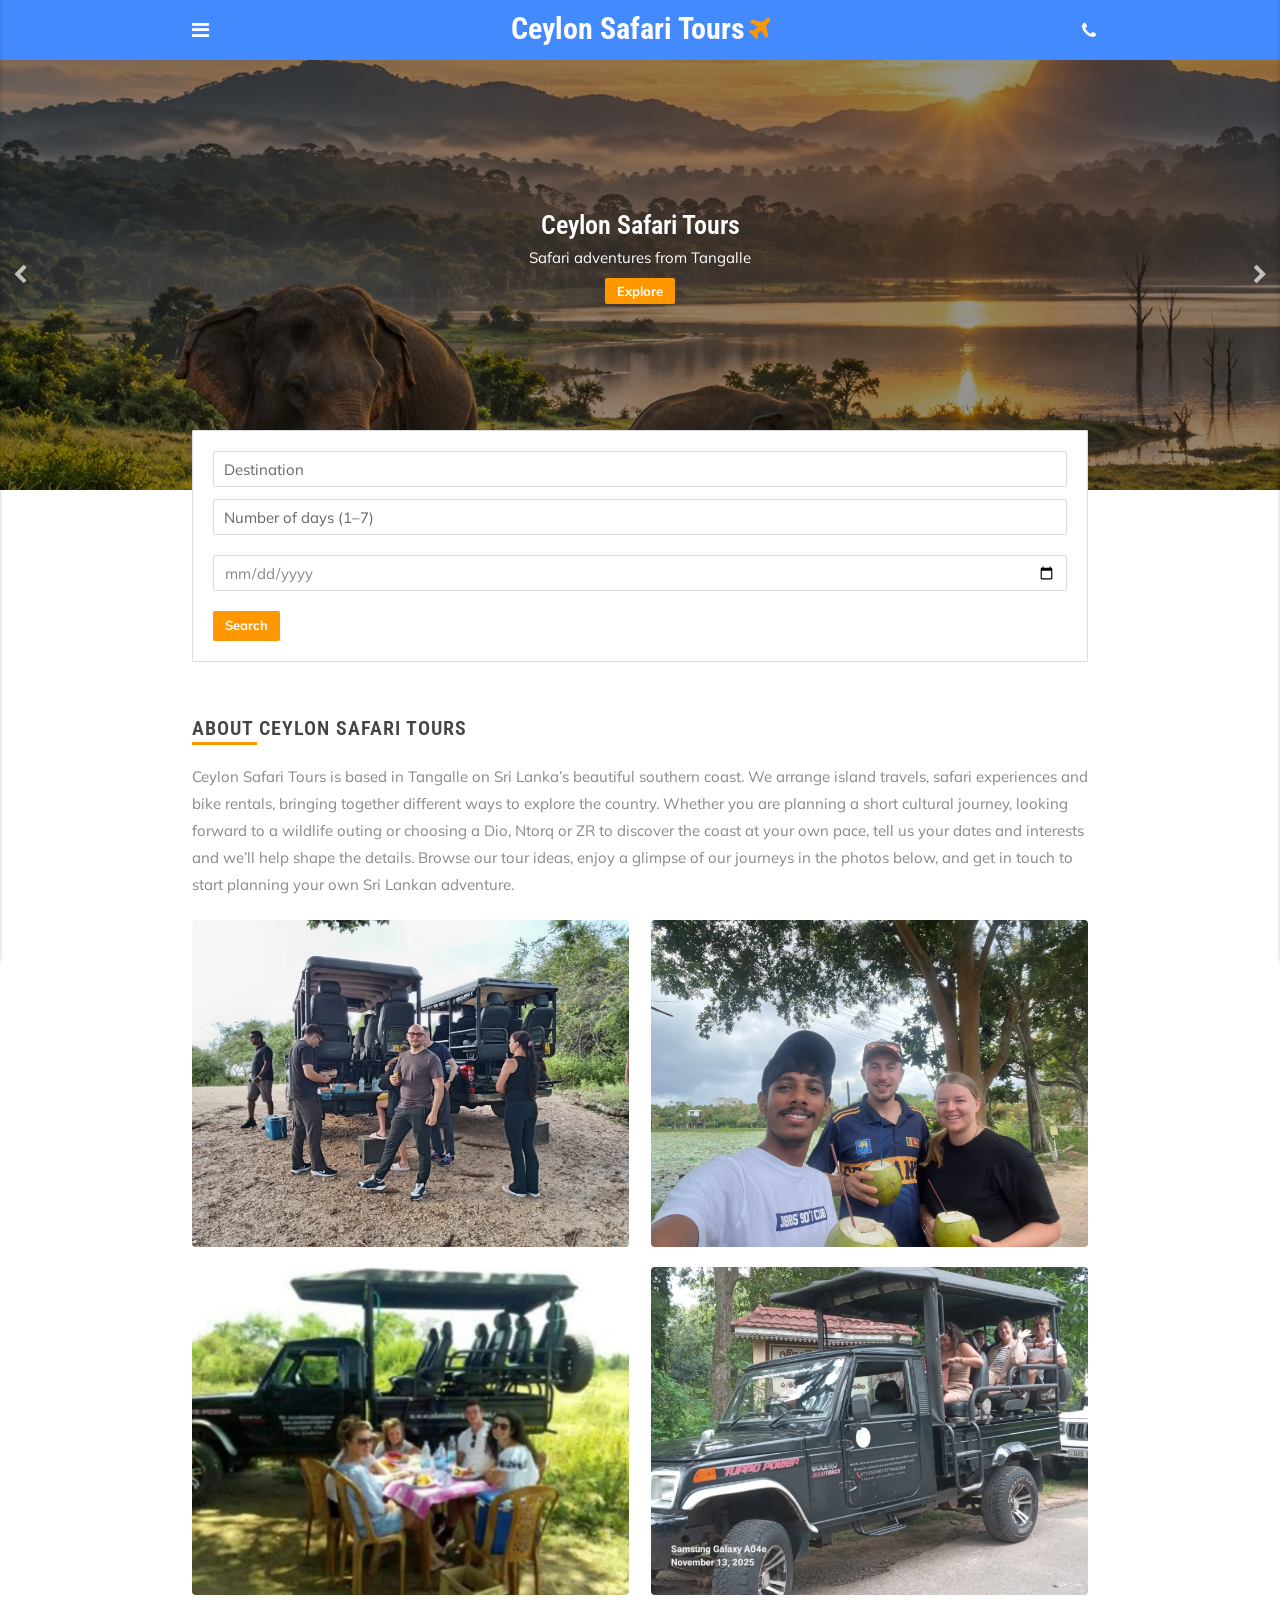
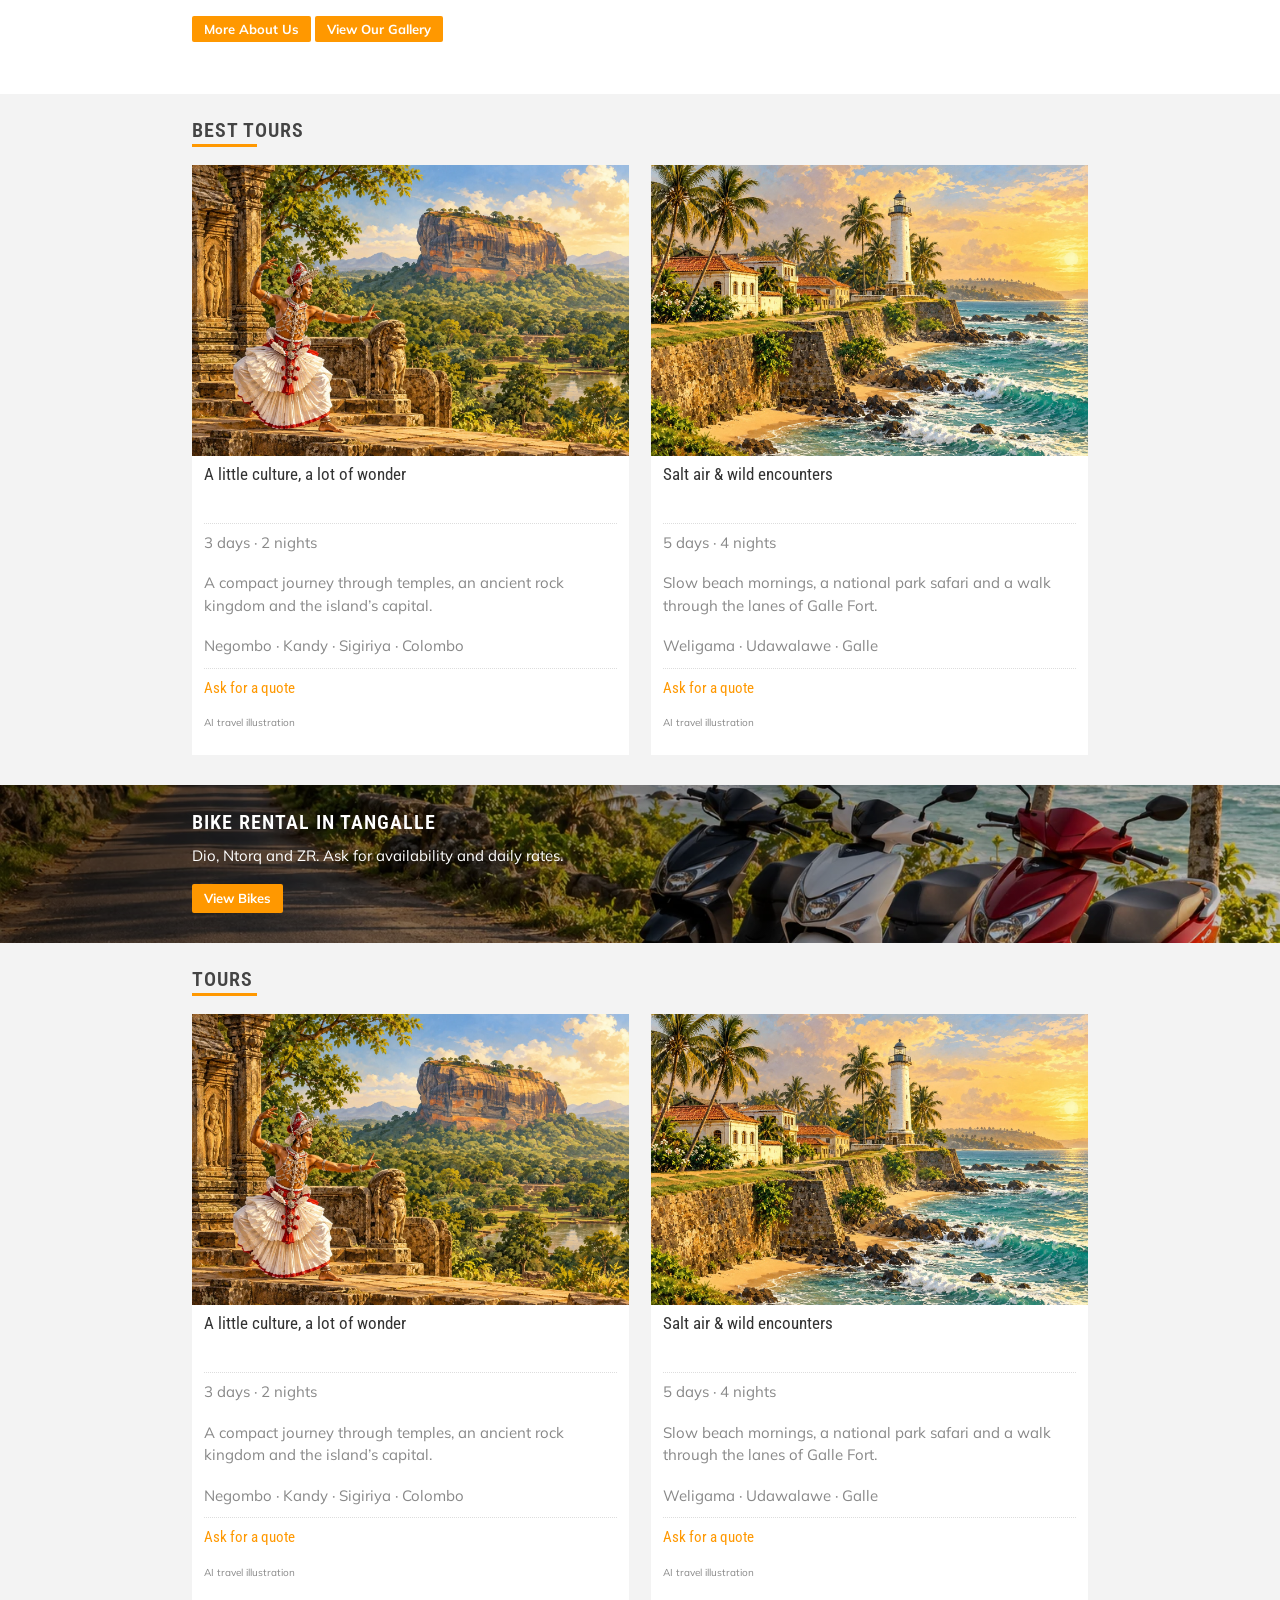
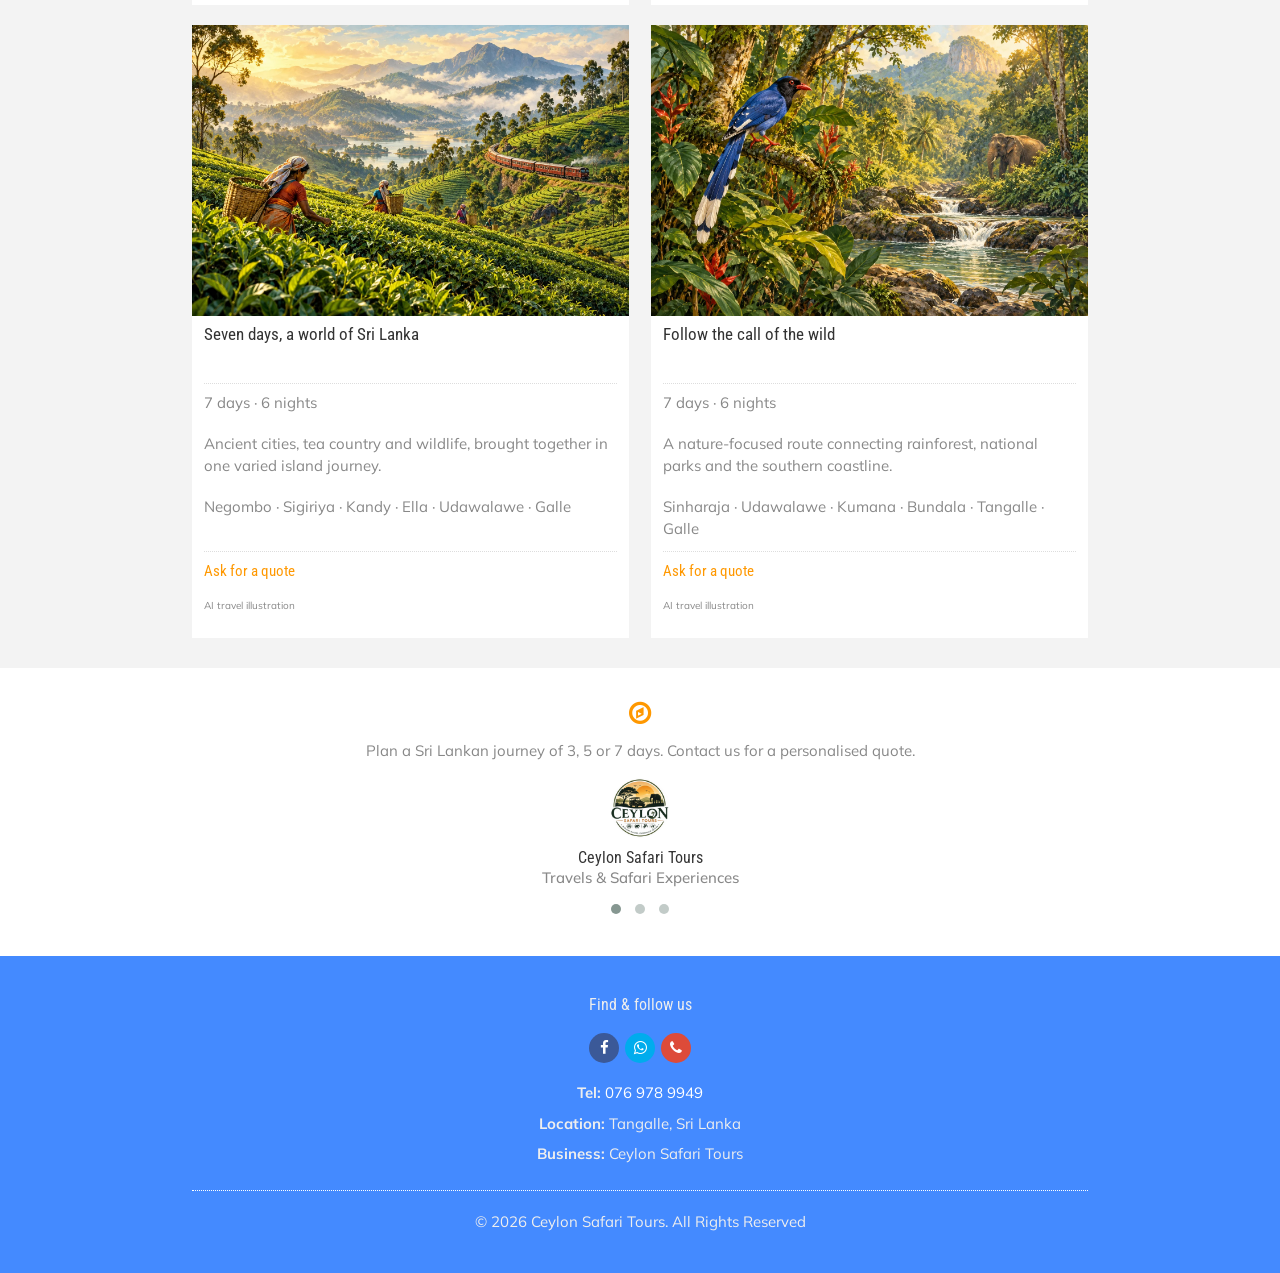
==== commit ec2a3cfe: "Expand About Us and add homepage introduction with supplied travel photos" ====
--- a/Trips/index.html
+++ b/Trips/index.html
@@ -81,7 +81,7 @@
 <button class="button" type="submit">Search</button>
 </form>
 </div>
-</div>
+</div><section class="home-about app-section"><div class="container"><div class="app-title"><h4>ABOUT CEYLON SAFARI TOURS</h4><div class="line"></div></div><p>Ceylon Safari Tours is based in Tangalle on Sri Lanka’s beautiful southern coast. We arrange island travels, safari experiences and bike rentals, bringing together different ways to explore the country. Whether you are planning a short cultural journey, looking forward to a wildlife outing or choosing a Dio, Ntorq or ZR to discover the coast at your own pace, tell us your dates and interests and we’ll help shape the details. Browse our tour ideas, enjoy a glimpse of our journeys in the photos below, and get in touch to start planning your own Sri Lankan adventure.</p><div class="gallery"><div class="row"><div class="col s6"><a aria-label="View our travel photo gallery" href="gallery.html"><img alt="Travellers beside open safari jeeps" decoding="async" loading="lazy" src="assets/photos/1000881321.webp"/></a></div><div class="col s6"><a aria-label="View our travel photo gallery" href="gallery.html"><img alt="Sharing fresh coconuts with travellers" decoding="async" loading="lazy" src="assets/photos/1000881306.webp"/></a></div></div><div class="row"><div class="col s6"><a aria-label="View our travel photo gallery" href="gallery.html"><img alt="A meal beside a safari jeep" decoding="async" loading="lazy" src="assets/photos/1000881311.webp"/></a></div><div class="col s6"><a aria-label="View our travel photo gallery" href="gallery.html"><img alt="Travellers enjoying a safari jeep outing" decoding="async" loading="lazy" src="assets/photos/1000881313.webp"/></a></div></div></div><p><a class="button" href="about.html">More About Us</a> <a class="button" href="gallery.html">View Our Gallery</a></p></div></section>
 <!-- end search destination -->
 <!-- best tours -->
 <div class="tours app-bg-dark app-section">
--- a/Trips/css/business-adjustments.css
+++ b/Trips/css/business-adjustments.css
@@ -26,3 +26,6 @@
 @media(max-width:380px){.site-title{width:calc(100% - 90px)}.site-title h1{font-size:19px}.tours .entry .content{padding-left:10px;padding-right:10px}.tours .entry .content h5{font-size:16px;line-height:20px;min-height:80px}.bike-listings .entry .content h5{min-height:0}.tours .entry .content h6{font-size:14px}}
 
 .bike-listings .row>.col:only-child{margin-left:auto;margin-right:auto}
+
+/* Supplied travel photos in the template's existing two-column gallery layout. */
+.home-about>.container>p{line-height:1.8;margin-bottom:22px}.home-about .gallery img,.about-page .gallery img{display:block;width:100%;height:auto;aspect-ratio:4/3;object-fit:cover}.home-about .gallery .row,.about-page .gallery .row{margin-bottom:20px}.about-page .in-details{margin-top:26px}.about-page .in-details h4{margin-bottom:12px}.about-page .gallery{margin-top:24px}
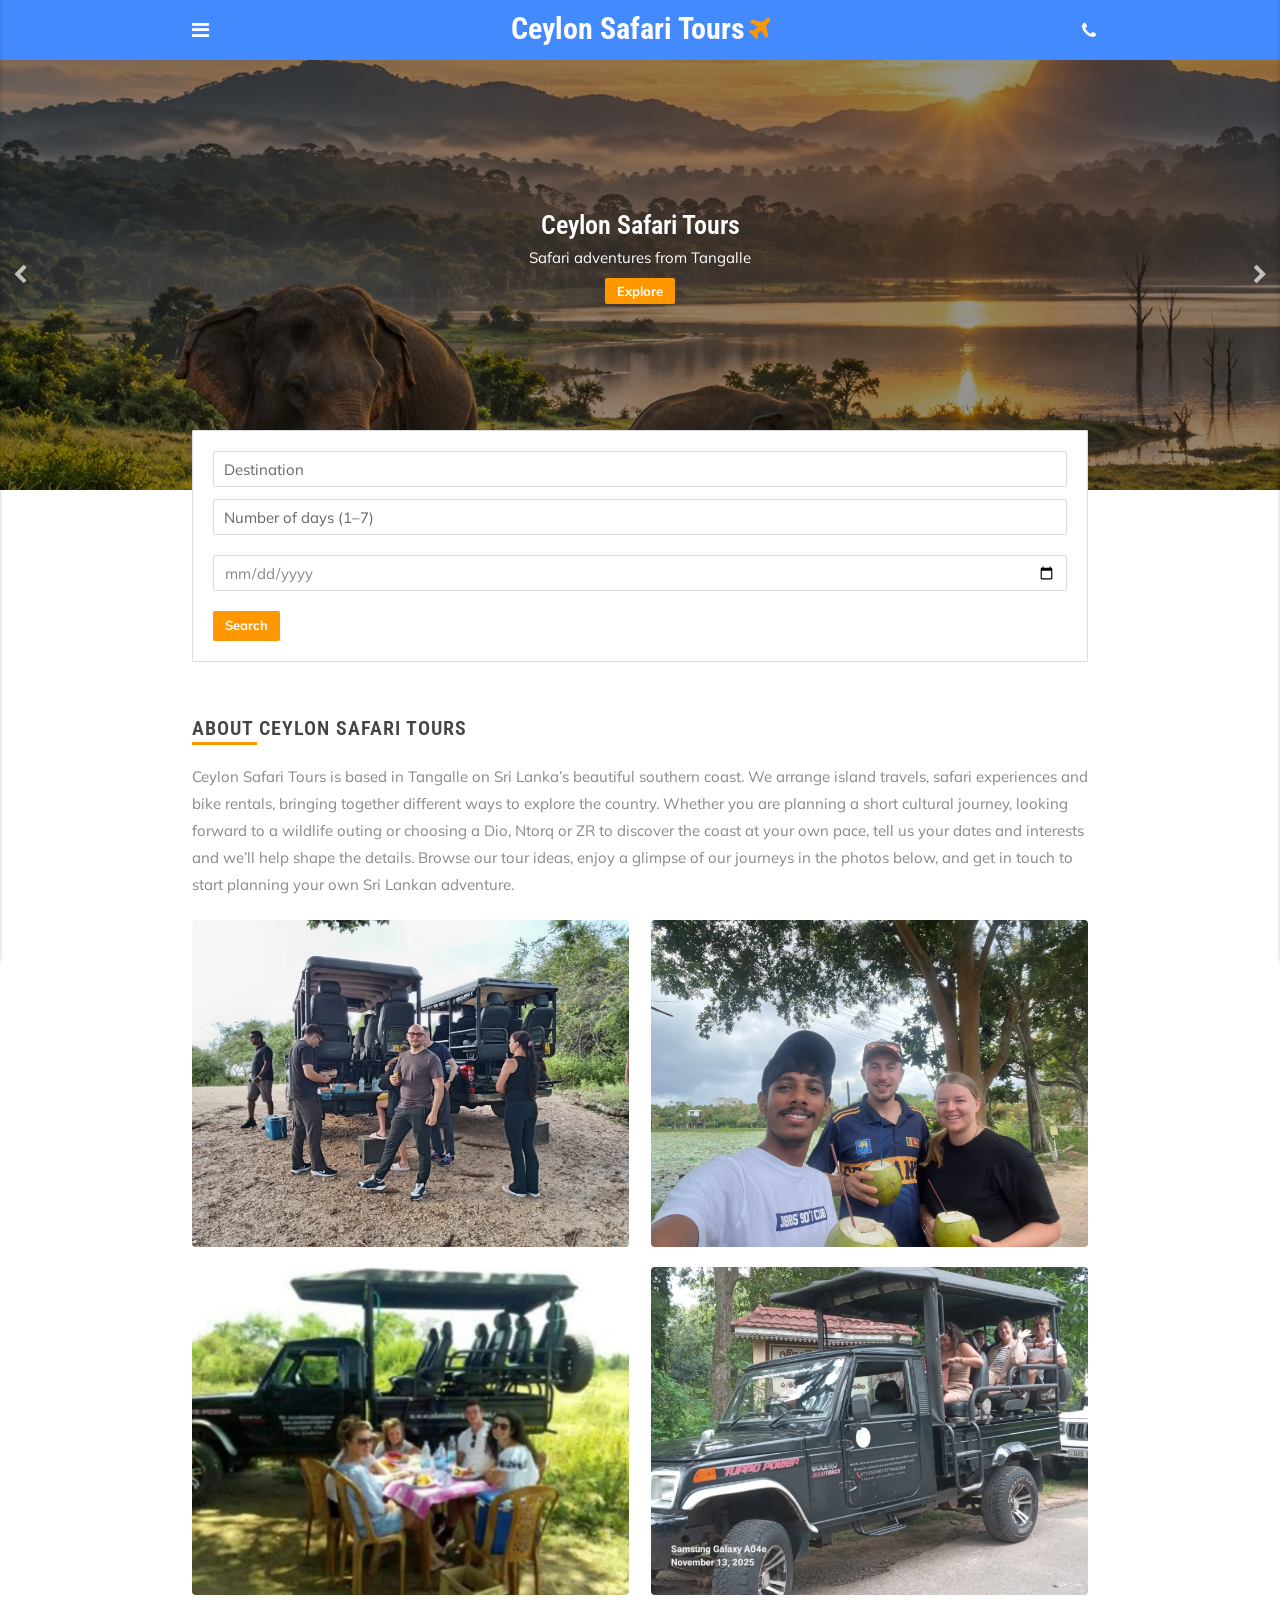
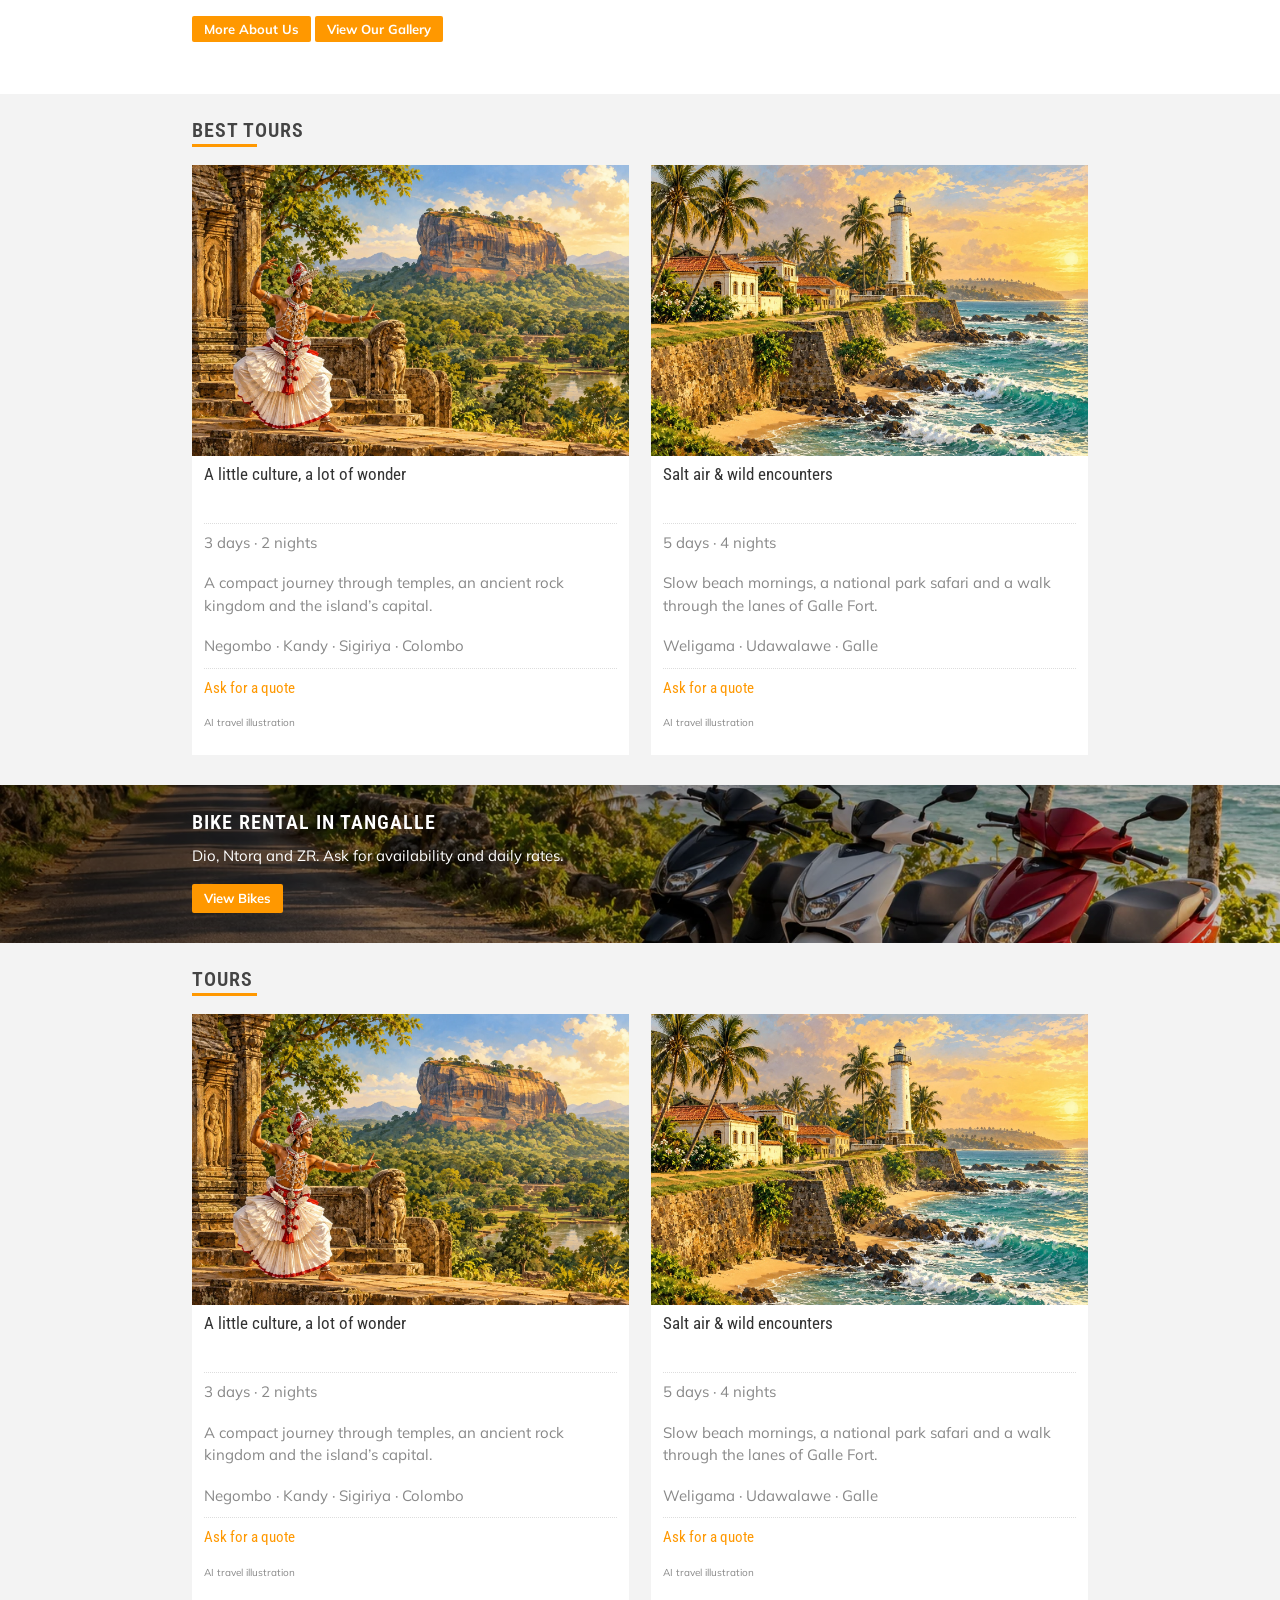
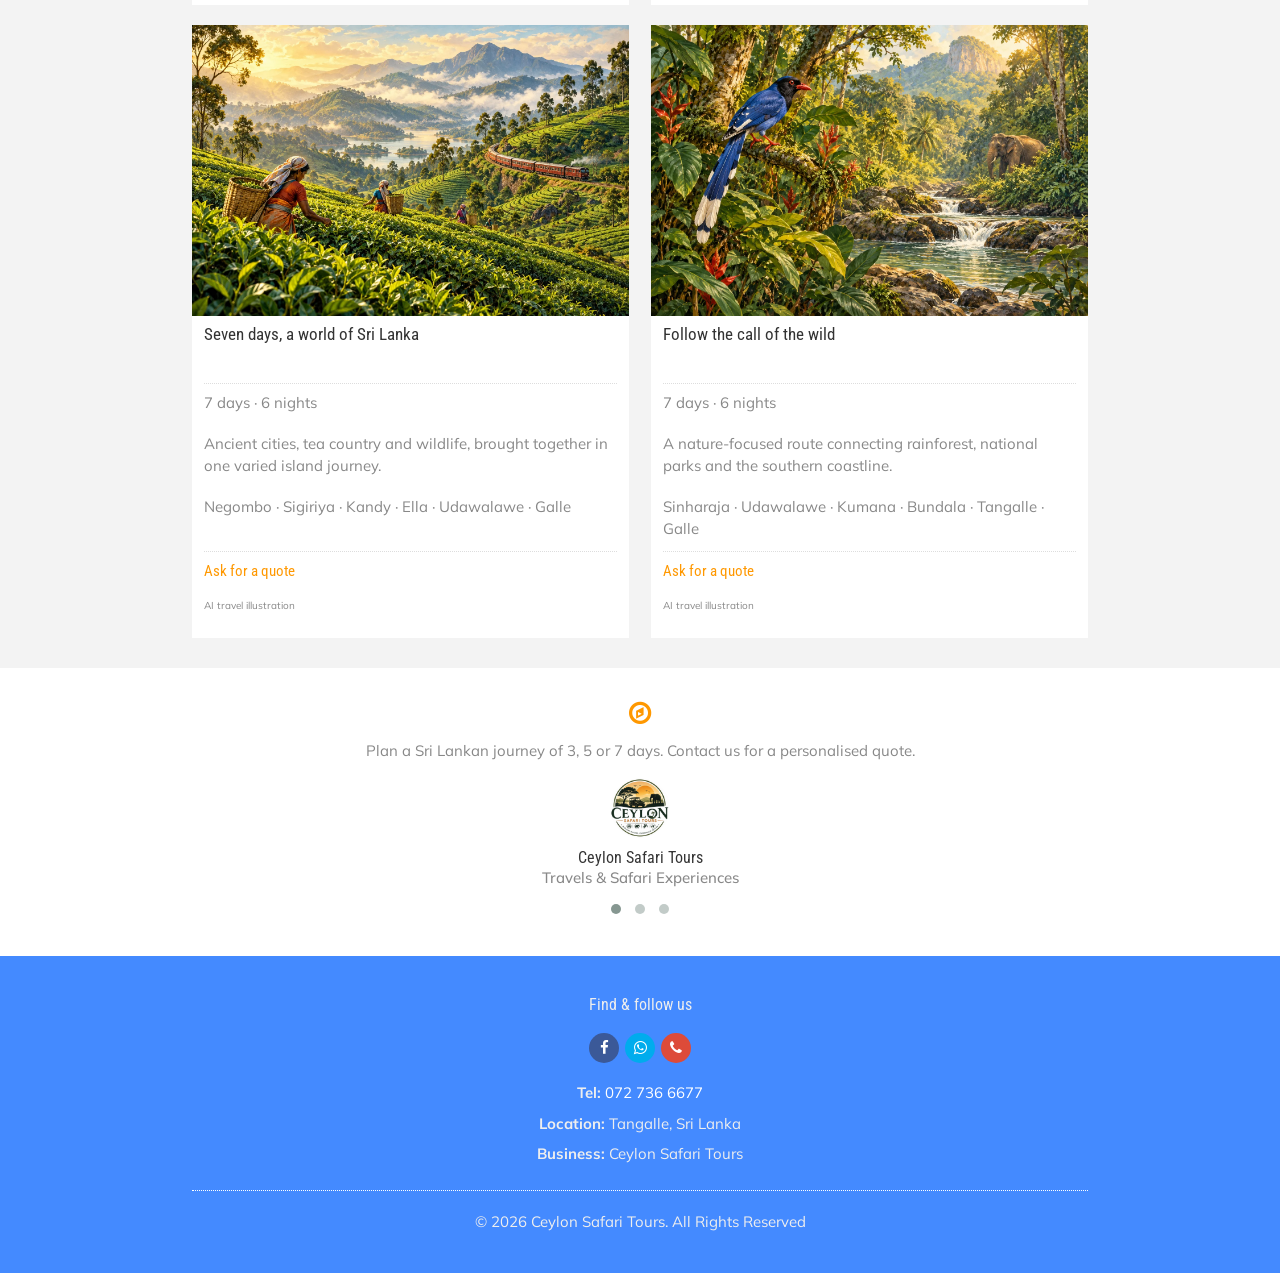
==== commit 3499c238: "Update phone and WhatsApp contact number to 0727366677" ====
--- a/Trips/index.html
+++ b/Trips/index.html
@@ -16,7 +16,7 @@
 <link href="css/owl.theme.css" rel="stylesheet"/>
 <link href="css/owl.transitions.css" rel="stylesheet"/>
 <link href="css/style.css" rel="stylesheet"/>
-<meta content="Ceylon Safari Tours in Tangalle. Sri Lanka travels, safari experiences and Dio, Ntorq and ZR bike rentals. 0769789949." name="description"/><meta content="#448aff" name="theme-color"/><link href="https://safari-chi-weld.vercel.app/" rel="canonical"/><script type="application/ld+json">{"@context": "https://schema.org", "@type": "TravelAgency", "name": "Ceylon Safari Tours", "url": "https://safari-chi-weld.vercel.app", "telephone": "+94769789949", "address": {"@type": "PostalAddress", "addressLocality": "Tangalle", "addressCountry": "LK"}, "image": "https://safari-chi-weld.vercel.app/assets/photos/1000881305.webp", "sameAs": ["https://www.facebook.com/share/r/1JWvfFnAid/?mibextid=wwXIfr"]}</script><link href="css/business-adjustments.css" rel="stylesheet"/></head>
+<meta content="Ceylon Safari Tours in Tangalle. Sri Lanka travels, safari experiences and Dio, Ntorq and ZR bike rentals. 0727366677." name="description"/><meta content="#448aff" name="theme-color"/><link href="https://safari-chi-weld.vercel.app/" rel="canonical"/><script type="application/ld+json">{"@context": "https://schema.org", "@type": "TravelAgency", "name": "Ceylon Safari Tours", "url": "https://safari-chi-weld.vercel.app", "telephone": "+94727366677", "address": {"@type": "PostalAddress", "addressLocality": "Tangalle", "addressCountry": "LK"}, "image": "https://safari-chi-weld.vercel.app/assets/photos/1000881305.webp", "sameAs": ["https://www.facebook.com/share/r/1JWvfFnAid/?mibextid=wwXIfr"]}</script><link href="css/business-adjustments.css" rel="stylesheet"/></head>
 <body><!-- navbar -->
 <div class="navbar">
 <div class="container">
@@ -33,7 +33,7 @@
 </div>
 <!-- end navbar -->
 <!-- panel control left --><div class="panel-control-left"><ul class="side-nav collapsible" data-collapsible="accordion" id="slide-out-left"><li><a href="index.html"><i class="fa fa-home"></i>Home</a></li><li><a href="travels.html"><i class="fa fa-plane"></i>Travels</a></li><li><a href="bike-rental.html"><i class="fa fa-motorcycle"></i>Bike Rental</a></li><li><a href="about.html"><i class="fa fa-info-circle"></i>About Us</a></li><li><a href="contact.html"><i class="fa fa-envelope"></i>Contact</a></li><li><a href="gallery.html"><i class="fa fa-image"></i>Gallery</a></li><li><div class="collapsible-header"><i class="fa fa-map-marker"></i>Tour Plans<span><i class="fa fa-chevron-right"></i></span></div><div class="collapsible-body"><ul class="side-nav-panel"><li><a href="heritage.html">3 days · Heritage Escape</a></li><li><a href="coast-wild.html">5 days · Coast &amp; Wildlife</a></li><li><a href="island.html">7 days · The Island Journey</a></li><li><a href="nature.html">7 days · Birds &amp; Nature</a></li></ul></div></li></ul></div><!-- end panel control left -->
-<!-- panel control right --><div class="panel-control-right"><div class="side-nav" id="slide-out-right"><div class="row entry"><div class="col s4"><img alt="Ceylon Safari Tours logo" src="assets/photos/1000881305.webp"/></div><div class="col s8"><div class="desc"><h6>Ceylon Safari Tours</h6><p>Tangalle, Sri Lanka</p></div></div></div><div class="row entry"><div class="col s12"><h6>Travels &amp; Bike Rental</h6><p>Tour plans up to 7 days. Dio, Ntorq and ZR rentals.</p><p><a href="tel:+94769789949">076 978 9949</a></p><p><a class="button" href="https://wa.me/94769789949?text=Hello%20Ceylon%20Safari%20Tours%21">WhatsApp us</a></p><p><a class="button" href="contact.html">Plan your trip</a></p></div></div></div></div><!-- end panel control right -->
+<!-- panel control right --><div class="panel-control-right"><div class="side-nav" id="slide-out-right"><div class="row entry"><div class="col s4"><img alt="Ceylon Safari Tours logo" src="assets/photos/1000881305.webp"/></div><div class="col s8"><div class="desc"><h6>Ceylon Safari Tours</h6><p>Tangalle, Sri Lanka</p></div></div></div><div class="row entry"><div class="col s12"><h6>Travels &amp; Bike Rental</h6><p>Tour plans up to 7 days. Dio, Ntorq and ZR rentals.</p><p><a href="tel:+94727366677">072 736 6677</a></p><p><a class="button" href="https://wa.me/94727366677?text=Hello%20Ceylon%20Safari%20Tours%21">WhatsApp us</a></p><p><a class="button" href="contact.html">Plan your trip</a></p></div></div></div></div><!-- end panel control right -->
 <!-- slider -->
 <div class="slider-slick app-pages">
 <div class="slider-entry">
@@ -135,7 +135,7 @@
 <strong>Tangalle, Sri Lanka</strong>
 </div>
 <div class="item">
-<p>Tell us your dates, group size and pickup location. Call or WhatsApp 076 978 9949.</p>
+<p>Tell us your dates, group size and pickup location. Call or WhatsApp 072 736 6677.</p>
 <img alt="Ceylon Safari Tours logo" src="assets/photos/1000881305.webp"/>
 <h6>Let’s Plan Your Trip</h6>
 <strong>Contact Our Team</strong>
@@ -148,10 +148,10 @@
 <footer>
 <div class="container">
 <h6>Find &amp; follow us</h6>
-<ul class="icon-social"><li class="facebook"><a aria-label="Facebook" href="https://www.facebook.com/share/r/1JWvfFnAid/?mibextid=wwXIfr" rel="noopener noreferrer" target="_blank"><i class="fa fa-facebook"></i></a></li><li class="twitter"><a aria-label="WhatsApp" href="https://wa.me/94769789949?text=Hello%20Ceylon%20Safari%20Tours%21"><i class="fa fa-whatsapp"></i></a></li><li class="google"><a aria-label="Call us" href="tel:+94769789949"><i class="fa fa-phone"></i></a></li></ul>
+<ul class="icon-social"><li class="facebook"><a aria-label="Facebook" href="https://www.facebook.com/share/r/1JWvfFnAid/?mibextid=wwXIfr" rel="noopener noreferrer" target="_blank"><i class="fa fa-facebook"></i></a></li><li class="twitter"><a aria-label="WhatsApp" href="https://wa.me/94727366677?text=Hello%20Ceylon%20Safari%20Tours%21"><i class="fa fa-whatsapp"></i></a></li><li class="google"><a aria-label="Call us" href="tel:+94727366677"><i class="fa fa-phone"></i></a></li></ul>
 <div class="tel-fax-mail">
 <ul>
-<li><span>Tel:</span> <a href="tel:+94769789949">076 978 9949</a></li>
+<li><span>Tel:</span> <a href="tel:+94727366677">072 736 6677</a></li>
 <li><span>Location:</span> Tangalle, Sri Lanka</li>
 <li><span>Business:</span> Ceylon Safari Tours</li>
 </ul>
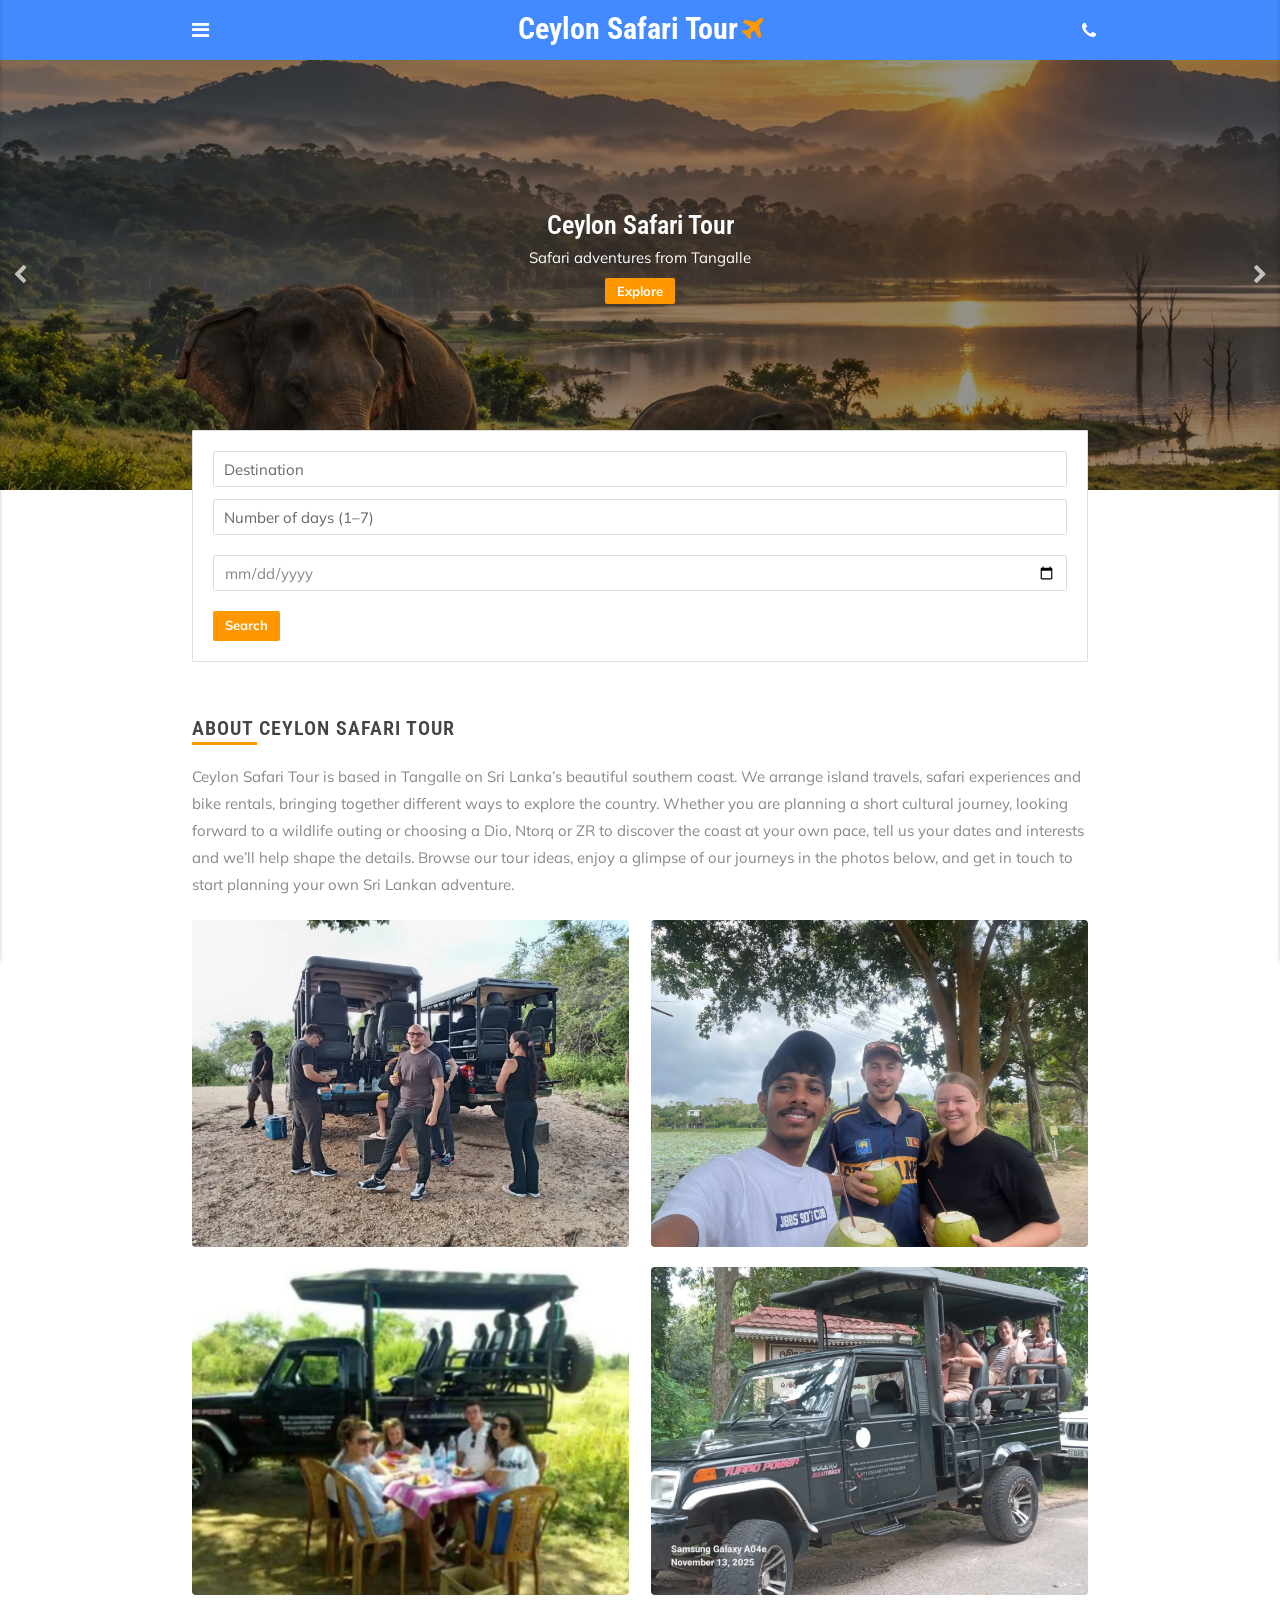
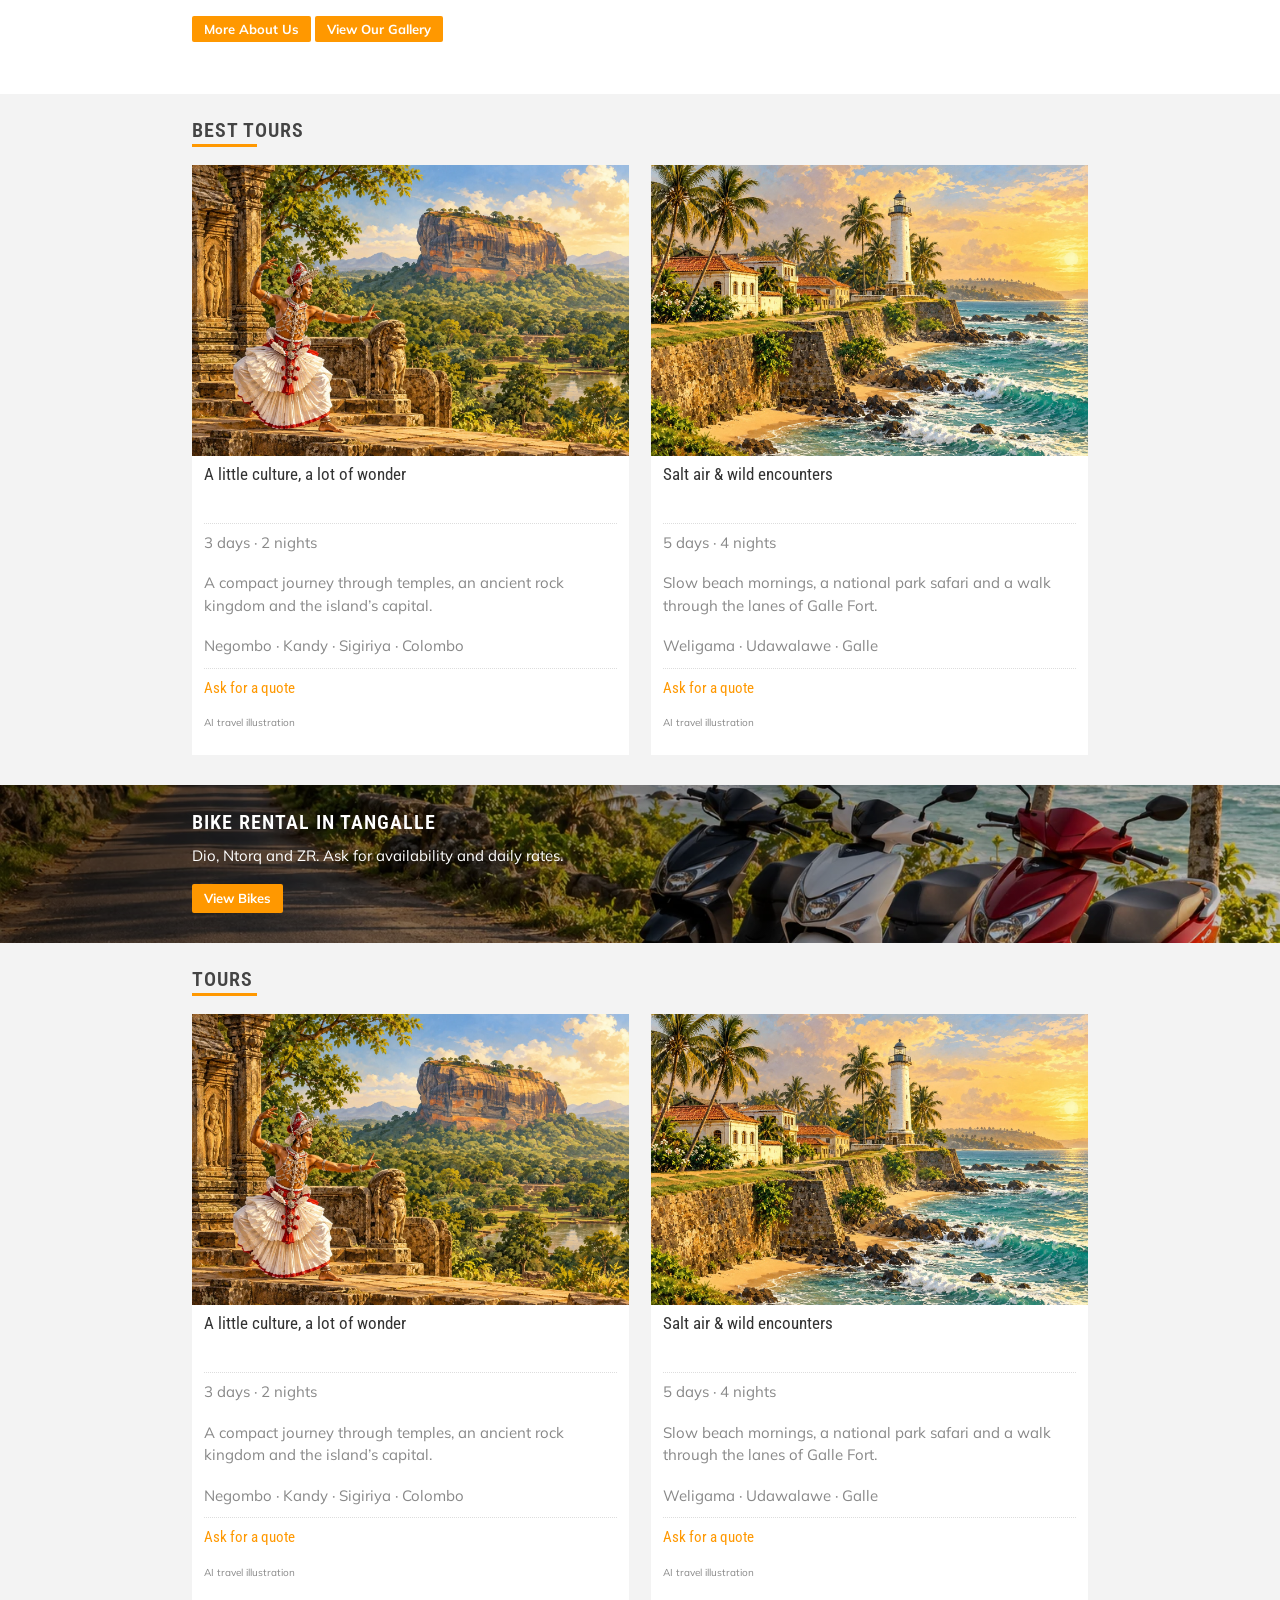
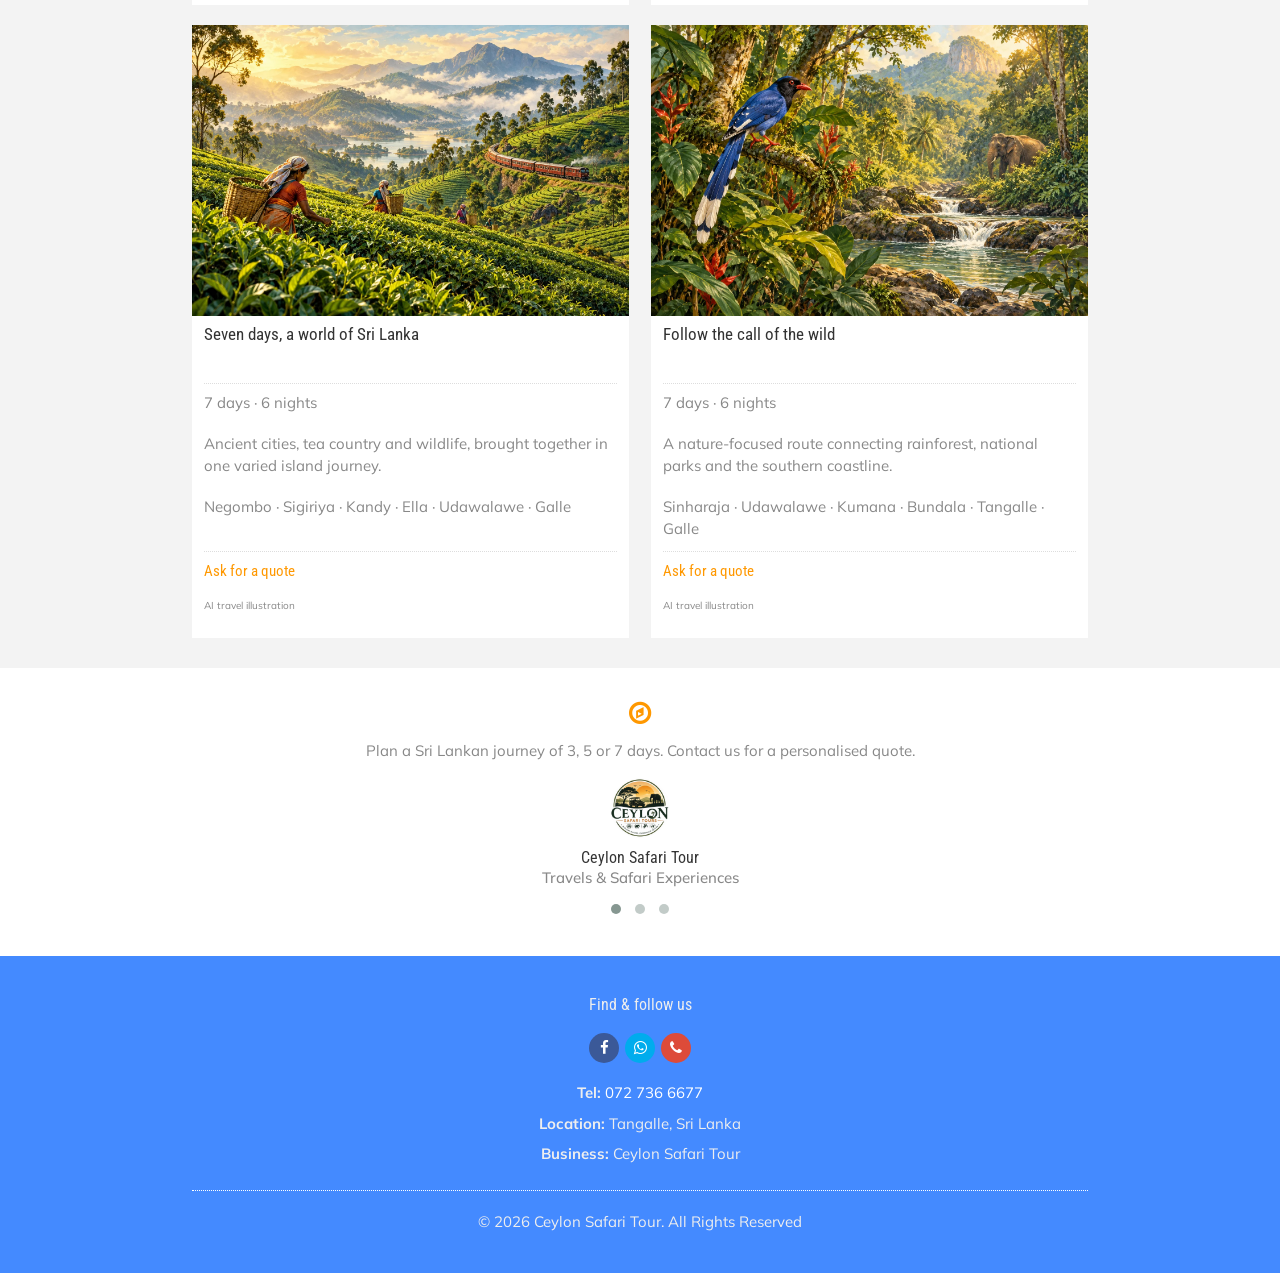
==== commit d676e6ad: "Correct business name to Ceylon Safari Tour" ====
--- a/Trips/index.html
+++ b/Trips/index.html
@@ -3,7 +3,7 @@
 <html lang="en">
 <head>
 <meta charset="utf-8"/>
-<title>Sri Lanka Tours &amp; Bike Rental in Tangalle | Ceylon Safari Tours</title>
+<title>Sri Lanka Tours &amp; Bike Rental in Tangalle | Ceylon Safari Tour</title>
 <meta content="width=device-width, initial-scale=1" name="viewport"/>
 <meta content="yes" name="mobile-web-app-capable"/>
 <meta content="True" name="HandheldFriendly"/>
@@ -16,7 +16,7 @@
 <link href="css/owl.theme.css" rel="stylesheet"/>
 <link href="css/owl.transitions.css" rel="stylesheet"/>
 <link href="css/style.css" rel="stylesheet"/>
-<meta content="Ceylon Safari Tours in Tangalle. Sri Lanka travels, safari experiences and Dio, Ntorq and ZR bike rentals. 0727366677." name="description"/><meta content="#448aff" name="theme-color"/><link href="https://safari-chi-weld.vercel.app/" rel="canonical"/><script type="application/ld+json">{"@context": "https://schema.org", "@type": "TravelAgency", "name": "Ceylon Safari Tours", "url": "https://safari-chi-weld.vercel.app", "telephone": "+94727366677", "address": {"@type": "PostalAddress", "addressLocality": "Tangalle", "addressCountry": "LK"}, "image": "https://safari-chi-weld.vercel.app/assets/photos/1000881305.webp", "sameAs": ["https://www.facebook.com/share/r/1JWvfFnAid/?mibextid=wwXIfr"]}</script><link href="css/business-adjustments.css" rel="stylesheet"/></head>
+<meta content="Ceylon Safari Tour in Tangalle. Sri Lanka travels, safari experiences and Dio, Ntorq and ZR bike rentals. 0727366677." name="description"/><meta content="#448aff" name="theme-color"/><link href="https://safari-chi-weld.vercel.app/" rel="canonical"/><script type="application/ld+json">{"@context": "https://schema.org", "@type": "TravelAgency", "name": "Ceylon Safari Tour", "url": "https://safari-chi-weld.vercel.app", "telephone": "+94727366677", "address": {"@type": "PostalAddress", "addressLocality": "Tangalle", "addressCountry": "LK"}, "image": "https://safari-chi-weld.vercel.app/assets/photos/1000881305.webp", "sameAs": ["https://www.facebook.com/share/r/1JWvfFnAid/?mibextid=wwXIfr"]}</script><link href="css/business-adjustments.css" rel="stylesheet"/></head>
 <body><!-- navbar -->
 <div class="navbar">
 <div class="container">
@@ -24,7 +24,7 @@
 <a aria-label="Open navigation menu" class="sidenav-control-left" data-activates="slide-out-left" href="#"><i class="fa fa-bars"></i></a>
 </div>
 <div class="site-title">
-<a aria-label="Ceylon Safari Tours home" class="logo" href="index.html"><h1>Ceylon Safari Tours<i class="fa fa-plane"></i></h1></a>
+<a aria-label="Ceylon Safari Tour home" class="logo" href="index.html"><h1>Ceylon Safari Tour<i class="fa fa-plane"></i></h1></a>
 </div>
 <div class="panel-control-right">
 <a aria-label="Open contact and enquiry panel" class="sidenav-control-right" data-activates="slide-out-right" href="#"><i class="fa fa-phone"></i></a>
@@ -33,7 +33,7 @@
 </div>
 <!-- end navbar -->
 <!-- panel control left --><div class="panel-control-left"><ul class="side-nav collapsible" data-collapsible="accordion" id="slide-out-left"><li><a href="index.html"><i class="fa fa-home"></i>Home</a></li><li><a href="travels.html"><i class="fa fa-plane"></i>Travels</a></li><li><a href="bike-rental.html"><i class="fa fa-motorcycle"></i>Bike Rental</a></li><li><a href="about.html"><i class="fa fa-info-circle"></i>About Us</a></li><li><a href="contact.html"><i class="fa fa-envelope"></i>Contact</a></li><li><a href="gallery.html"><i class="fa fa-image"></i>Gallery</a></li><li><div class="collapsible-header"><i class="fa fa-map-marker"></i>Tour Plans<span><i class="fa fa-chevron-right"></i></span></div><div class="collapsible-body"><ul class="side-nav-panel"><li><a href="heritage.html">3 days · Heritage Escape</a></li><li><a href="coast-wild.html">5 days · Coast &amp; Wildlife</a></li><li><a href="island.html">7 days · The Island Journey</a></li><li><a href="nature.html">7 days · Birds &amp; Nature</a></li></ul></div></li></ul></div><!-- end panel control left -->
-<!-- panel control right --><div class="panel-control-right"><div class="side-nav" id="slide-out-right"><div class="row entry"><div class="col s4"><img alt="Ceylon Safari Tours logo" src="assets/photos/1000881305.webp"/></div><div class="col s8"><div class="desc"><h6>Ceylon Safari Tours</h6><p>Tangalle, Sri Lanka</p></div></div></div><div class="row entry"><div class="col s12"><h6>Travels &amp; Bike Rental</h6><p>Tour plans up to 7 days. Dio, Ntorq and ZR rentals.</p><p><a href="tel:+94727366677">072 736 6677</a></p><p><a class="button" href="https://wa.me/94727366677?text=Hello%20Ceylon%20Safari%20Tours%21">WhatsApp us</a></p><p><a class="button" href="contact.html">Plan your trip</a></p></div></div></div></div><!-- end panel control right -->
+<!-- panel control right --><div class="panel-control-right"><div class="side-nav" id="slide-out-right"><div class="row entry"><div class="col s4"><img alt="Ceylon Safari Tour logo" src="assets/photos/1000881305.webp"/></div><div class="col s8"><div class="desc"><h6>Ceylon Safari Tour</h6><p>Tangalle, Sri Lanka</p></div></div></div><div class="row entry"><div class="col s12"><h6>Travels &amp; Bike Rental</h6><p>Tour plans up to 7 days. Dio, Ntorq and ZR rentals.</p><p><a href="tel:+94727366677">072 736 6677</a></p><p><a class="button" href="https://wa.me/94727366677?text=Hello%20Ceylon%20Safari%20Tours%21">WhatsApp us</a></p><p><a class="button" href="contact.html">Plan your trip</a></p></div></div></div></div><!-- end panel control right -->
 <!-- slider -->
 <div class="slider-slick app-pages">
 <div class="slider-entry">
@@ -41,7 +41,7 @@
 <div class="overlay"></div>
 <div class="caption">
 <div class="container">
-<h2>Ceylon Safari Tours</h2>
+<h2>Ceylon Safari Tour</h2>
 <p>Safari adventures from Tangalle</p>
 <a class="button" href="travels.html">Explore</a>
 </div>
@@ -81,7 +81,7 @@
 <button class="button" type="submit">Search</button>
 </form>
 </div>
-</div><section class="home-about app-section"><div class="container"><div class="app-title"><h4>ABOUT CEYLON SAFARI TOURS</h4><div class="line"></div></div><p>Ceylon Safari Tours is based in Tangalle on Sri Lanka’s beautiful southern coast. We arrange island travels, safari experiences and bike rentals, bringing together different ways to explore the country. Whether you are planning a short cultural journey, looking forward to a wildlife outing or choosing a Dio, Ntorq or ZR to discover the coast at your own pace, tell us your dates and interests and we’ll help shape the details. Browse our tour ideas, enjoy a glimpse of our journeys in the photos below, and get in touch to start planning your own Sri Lankan adventure.</p><div class="gallery"><div class="row"><div class="col s6"><a aria-label="View our travel photo gallery" href="gallery.html"><img alt="Travellers beside open safari jeeps" decoding="async" loading="lazy" src="assets/photos/1000881321.webp"/></a></div><div class="col s6"><a aria-label="View our travel photo gallery" href="gallery.html"><img alt="Sharing fresh coconuts with travellers" decoding="async" loading="lazy" src="assets/photos/1000881306.webp"/></a></div></div><div class="row"><div class="col s6"><a aria-label="View our travel photo gallery" href="gallery.html"><img alt="A meal beside a safari jeep" decoding="async" loading="lazy" src="assets/photos/1000881311.webp"/></a></div><div class="col s6"><a aria-label="View our travel photo gallery" href="gallery.html"><img alt="Travellers enjoying a safari jeep outing" decoding="async" loading="lazy" src="assets/photos/1000881313.webp"/></a></div></div></div><p><a class="button" href="about.html">More About Us</a> <a class="button" href="gallery.html">View Our Gallery</a></p></div></section>
+</div><section class="home-about app-section"><div class="container"><div class="app-title"><h4>ABOUT CEYLON SAFARI TOUR</h4><div class="line"></div></div><p>Ceylon Safari Tour is based in Tangalle on Sri Lanka’s beautiful southern coast. We arrange island travels, safari experiences and bike rentals, bringing together different ways to explore the country. Whether you are planning a short cultural journey, looking forward to a wildlife outing or choosing a Dio, Ntorq or ZR to discover the coast at your own pace, tell us your dates and interests and we’ll help shape the details. Browse our tour ideas, enjoy a glimpse of our journeys in the photos below, and get in touch to start planning your own Sri Lankan adventure.</p><div class="gallery"><div class="row"><div class="col s6"><a aria-label="View our travel photo gallery" href="gallery.html"><img alt="Travellers beside open safari jeeps" decoding="async" loading="lazy" src="assets/photos/1000881321.webp"/></a></div><div class="col s6"><a aria-label="View our travel photo gallery" href="gallery.html"><img alt="Sharing fresh coconuts with travellers" decoding="async" loading="lazy" src="assets/photos/1000881306.webp"/></a></div></div><div class="row"><div class="col s6"><a aria-label="View our travel photo gallery" href="gallery.html"><img alt="A meal beside a safari jeep" decoding="async" loading="lazy" src="assets/photos/1000881311.webp"/></a></div><div class="col s6"><a aria-label="View our travel photo gallery" href="gallery.html"><img alt="Travellers enjoying a safari jeep outing" decoding="async" loading="lazy" src="assets/photos/1000881313.webp"/></a></div></div></div><p><a class="button" href="about.html">More About Us</a> <a class="button" href="gallery.html">View Our Gallery</a></p></div></section>
 <!-- end search destination -->
 <!-- best tours -->
 <div class="tours app-bg-dark app-section">
@@ -124,19 +124,19 @@
 <div class="owl-carousel owl-theme" id="testimonial">
 <div class="item">
 <p>Plan a Sri Lankan journey of 3, 5 or 7 days. Contact us for a personalised quote.</p>
-<img alt="Ceylon Safari Tours logo" src="assets/photos/1000881305.webp"/>
-<h6>Ceylon Safari Tours</h6>
+<img alt="Ceylon Safari Tour logo" src="assets/photos/1000881305.webp"/>
+<h6>Ceylon Safari Tour</h6>
 <strong>Travels &amp; Safari Experiences</strong>
 </div>
 <div class="item">
 <p>Explore from Tangalle with Dio, Ntorq or ZR bike rental. Confirm dates and availability with us.</p>
-<img alt="Ceylon Safari Tours logo" src="assets/photos/1000881305.webp"/>
+<img alt="Ceylon Safari Tour logo" src="assets/photos/1000881305.webp"/>
 <h6>Bike Rental</h6>
 <strong>Tangalle, Sri Lanka</strong>
 </div>
 <div class="item">
 <p>Tell us your dates, group size and pickup location. Call or WhatsApp 072 736 6677.</p>
-<img alt="Ceylon Safari Tours logo" src="assets/photos/1000881305.webp"/>
+<img alt="Ceylon Safari Tour logo" src="assets/photos/1000881305.webp"/>
 <h6>Let’s Plan Your Trip</h6>
 <strong>Contact Our Team</strong>
 </div>
@@ -153,11 +153,11 @@
 <ul>
 <li><span>Tel:</span> <a href="tel:+94727366677">072 736 6677</a></li>
 <li><span>Location:</span> Tangalle, Sri Lanka</li>
-<li><span>Business:</span> Ceylon Safari Tours</li>
+<li><span>Business:</span> Ceylon Safari Tour</li>
 </ul>
 </div>
 <div class="ft-bottom">
-<span>© 2026 Ceylon Safari Tours. All Rights Reserved </span>
+<span>© 2026 Ceylon Safari Tour. All Rights Reserved </span>
 </div>
 </div>
 </footer>
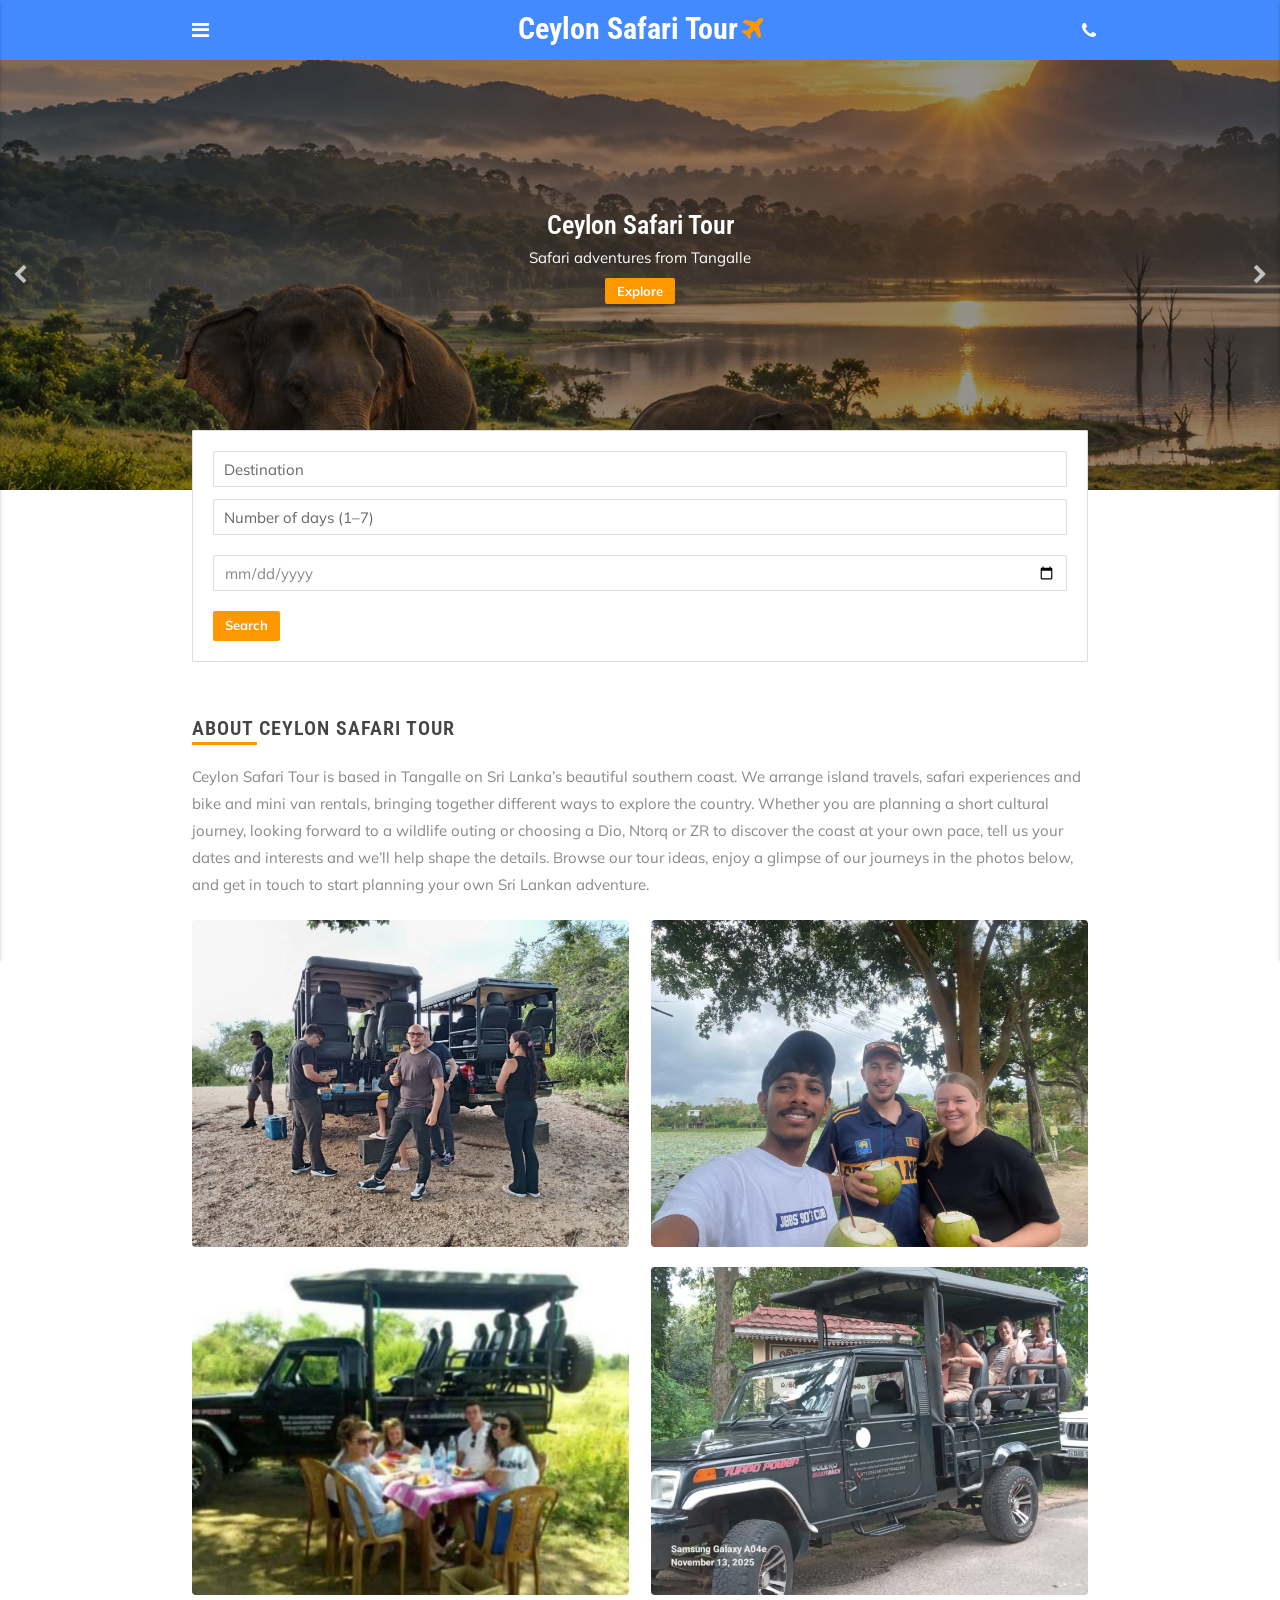
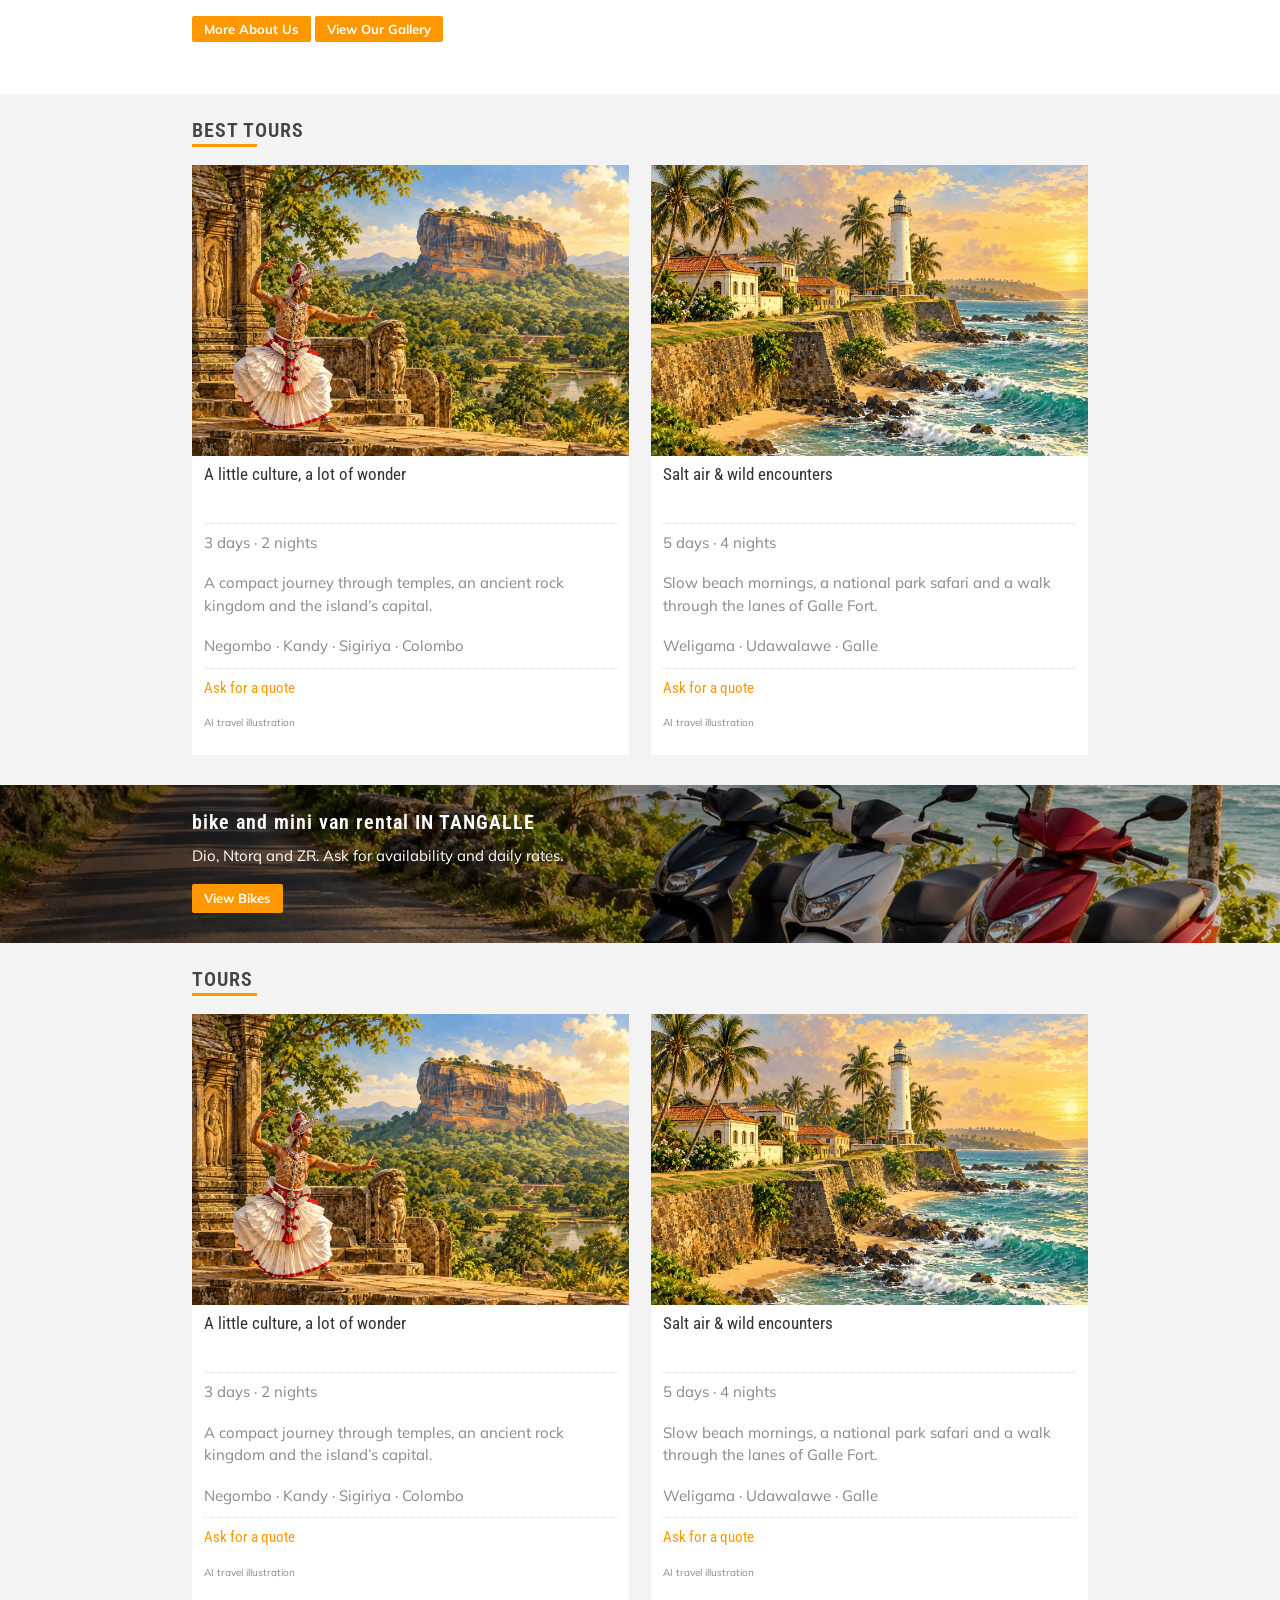
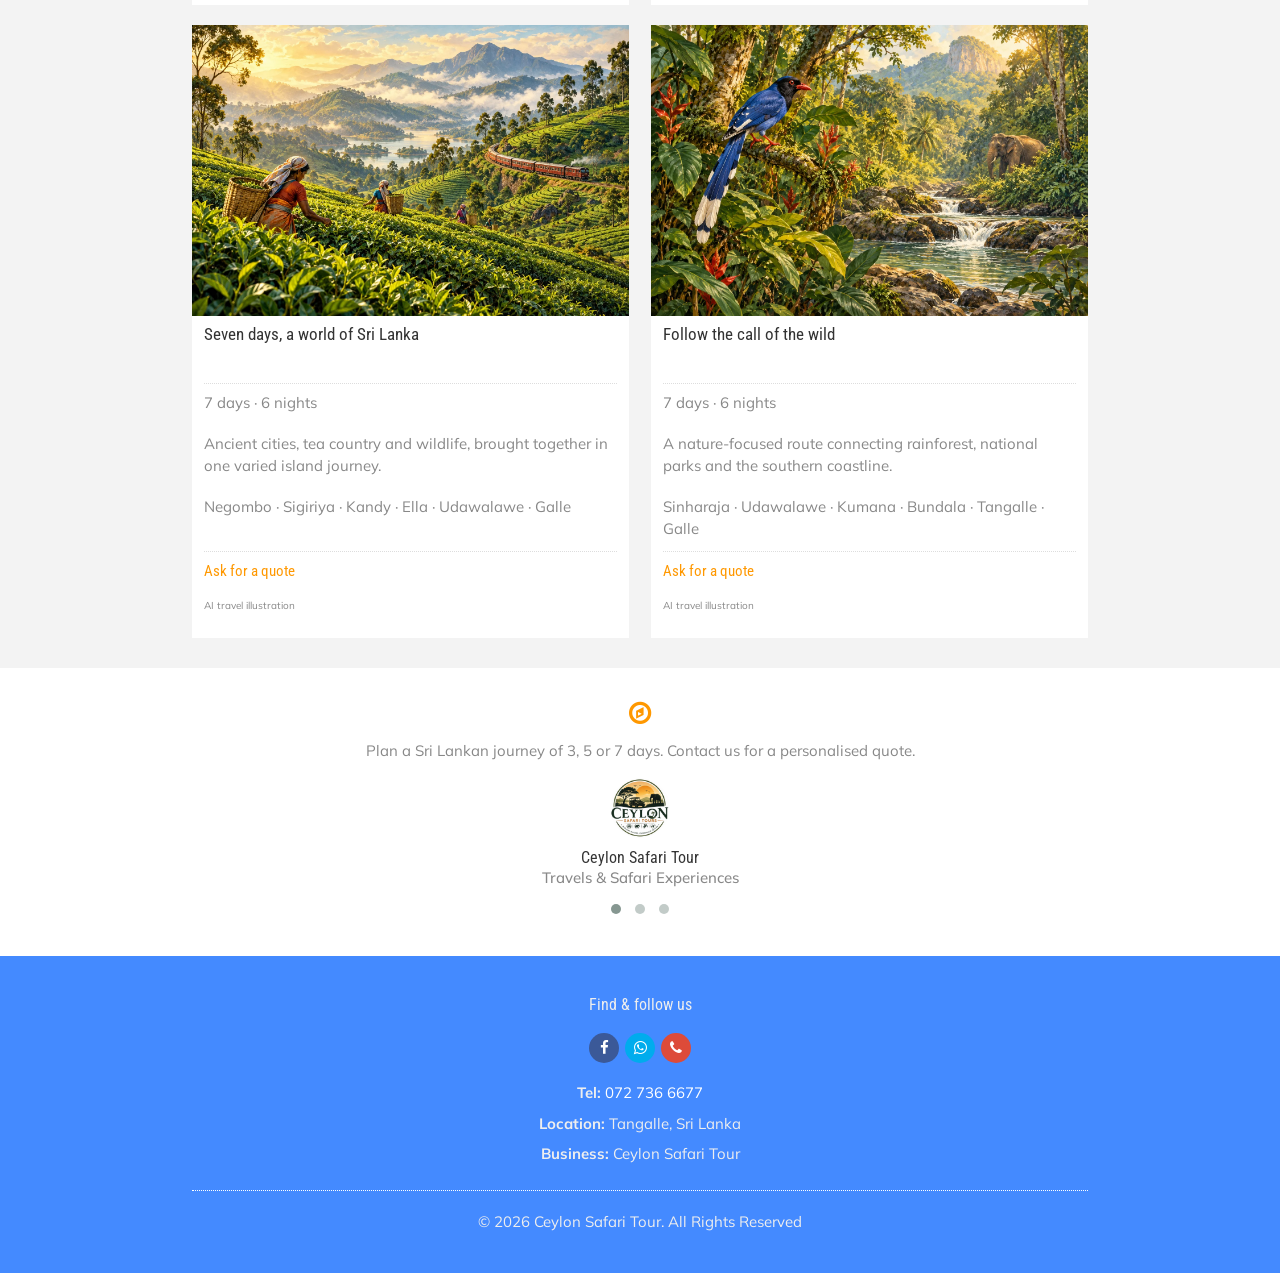
==== commit 94553b9e: "Add six-passenger mini van rental alongside bike rentals" ====
--- a/Trips/index.html
+++ b/Trips/index.html
@@ -3,7 +3,7 @@
 <html lang="en">
 <head>
 <meta charset="utf-8"/>
-<title>Sri Lanka Tours &amp; Bike Rental in Tangalle | Ceylon Safari Tour</title>
+<title>Sri Lanka Tours &amp; Bike &amp; Mini Van Rental in Tangalle | Ceylon Safari Tour</title>
 <meta content="width=device-width, initial-scale=1" name="viewport"/>
 <meta content="yes" name="mobile-web-app-capable"/>
 <meta content="True" name="HandheldFriendly"/>
@@ -16,7 +16,7 @@
 <link href="css/owl.theme.css" rel="stylesheet"/>
 <link href="css/owl.transitions.css" rel="stylesheet"/>
 <link href="css/style.css" rel="stylesheet"/>
-<meta content="Ceylon Safari Tour in Tangalle. Sri Lanka travels, safari experiences and Dio, Ntorq and ZR bike rentals. 0727366677." name="description"/><meta content="#448aff" name="theme-color"/><link href="https://safari-chi-weld.vercel.app/" rel="canonical"/><script type="application/ld+json">{"@context": "https://schema.org", "@type": "TravelAgency", "name": "Ceylon Safari Tour", "url": "https://safari-chi-weld.vercel.app", "telephone": "+94727366677", "address": {"@type": "PostalAddress", "addressLocality": "Tangalle", "addressCountry": "LK"}, "image": "https://safari-chi-weld.vercel.app/assets/photos/1000881305.webp", "sameAs": ["https://www.facebook.com/share/r/1JWvfFnAid/?mibextid=wwXIfr"]}</script><link href="css/business-adjustments.css" rel="stylesheet"/></head>
+<meta content="Ceylon Safari Tour in Tangalle. Sri Lanka travels, safari experiences and Dio, Ntorq and ZR bike rentals, plus a mini van for up to 6 passengers, plus a mini van for up to 6 passengerss. 0727366677." name="description"/><meta content="#448aff" name="theme-color"/><link href="https://safari-chi-weld.vercel.app/" rel="canonical"/><script type="application/ld+json">{"@context": "https://schema.org", "@type": "TravelAgency", "name": "Ceylon Safari Tour", "url": "https://safari-chi-weld.vercel.app", "telephone": "+94727366677", "address": {"@type": "PostalAddress", "addressLocality": "Tangalle", "addressCountry": "LK"}, "image": "https://safari-chi-weld.vercel.app/assets/photos/1000881305.webp", "sameAs": ["https://www.facebook.com/share/r/1JWvfFnAid/?mibextid=wwXIfr"]}</script><link href="css/business-adjustments.css" rel="stylesheet"/></head>
 <body><!-- navbar -->
 <div class="navbar">
 <div class="container">
@@ -32,8 +32,8 @@
 </div>
 </div>
 <!-- end navbar -->
-<!-- panel control left --><div class="panel-control-left"><ul class="side-nav collapsible" data-collapsible="accordion" id="slide-out-left"><li><a href="index.html"><i class="fa fa-home"></i>Home</a></li><li><a href="travels.html"><i class="fa fa-plane"></i>Travels</a></li><li><a href="bike-rental.html"><i class="fa fa-motorcycle"></i>Bike Rental</a></li><li><a href="about.html"><i class="fa fa-info-circle"></i>About Us</a></li><li><a href="contact.html"><i class="fa fa-envelope"></i>Contact</a></li><li><a href="gallery.html"><i class="fa fa-image"></i>Gallery</a></li><li><div class="collapsible-header"><i class="fa fa-map-marker"></i>Tour Plans<span><i class="fa fa-chevron-right"></i></span></div><div class="collapsible-body"><ul class="side-nav-panel"><li><a href="heritage.html">3 days · Heritage Escape</a></li><li><a href="coast-wild.html">5 days · Coast &amp; Wildlife</a></li><li><a href="island.html">7 days · The Island Journey</a></li><li><a href="nature.html">7 days · Birds &amp; Nature</a></li></ul></div></li></ul></div><!-- end panel control left -->
-<!-- panel control right --><div class="panel-control-right"><div class="side-nav" id="slide-out-right"><div class="row entry"><div class="col s4"><img alt="Ceylon Safari Tour logo" src="assets/photos/1000881305.webp"/></div><div class="col s8"><div class="desc"><h6>Ceylon Safari Tour</h6><p>Tangalle, Sri Lanka</p></div></div></div><div class="row entry"><div class="col s12"><h6>Travels &amp; Bike Rental</h6><p>Tour plans up to 7 days. Dio, Ntorq and ZR rentals.</p><p><a href="tel:+94727366677">072 736 6677</a></p><p><a class="button" href="https://wa.me/94727366677?text=Hello%20Ceylon%20Safari%20Tours%21">WhatsApp us</a></p><p><a class="button" href="contact.html">Plan your trip</a></p></div></div></div></div><!-- end panel control right -->
+<!-- panel control left --><div class="panel-control-left"><ul class="side-nav collapsible" data-collapsible="accordion" id="slide-out-left"><li><a href="index.html"><i class="fa fa-home"></i>Home</a></li><li><a href="travels.html"><i class="fa fa-plane"></i>Travels</a></li><li><a href="bike-rental.html"><i class="fa fa-motorcycle"></i>Bike &amp; Mini Van Rental</a></li><li><a href="about.html"><i class="fa fa-info-circle"></i>About Us</a></li><li><a href="contact.html"><i class="fa fa-envelope"></i>Contact</a></li><li><a href="gallery.html"><i class="fa fa-image"></i>Gallery</a></li><li><div class="collapsible-header"><i class="fa fa-map-marker"></i>Tour Plans<span><i class="fa fa-chevron-right"></i></span></div><div class="collapsible-body"><ul class="side-nav-panel"><li><a href="heritage.html">3 days · Heritage Escape</a></li><li><a href="coast-wild.html">5 days · Coast &amp; Wildlife</a></li><li><a href="island.html">7 days · The Island Journey</a></li><li><a href="nature.html">7 days · Birds &amp; Nature</a></li></ul></div></li></ul></div><!-- end panel control left -->
+<!-- panel control right --><div class="panel-control-right"><div class="side-nav" id="slide-out-right"><div class="row entry"><div class="col s4"><img alt="Ceylon Safari Tour logo" src="assets/photos/1000881305.webp"/></div><div class="col s8"><div class="desc"><h6>Ceylon Safari Tour</h6><p>Tangalle, Sri Lanka</p></div></div></div><div class="row entry"><div class="col s12"><h6>Travels &amp; Rentals</h6><p>Tour plans up to 7 days. Dio, Ntorq and ZR bike rentals, plus a mini van for up to 6 passengers.</p><p><a href="tel:+94727366677">072 736 6677</a></p><p><a class="button" href="https://wa.me/94727366677?text=Hello%20Ceylon%20Safari%20Tour%21">WhatsApp us</a></p><p><a class="button" href="contact.html">Plan your trip</a></p></div></div></div></div><!-- end panel control right -->
 <!-- slider -->
 <div class="slider-slick app-pages">
 <div class="slider-entry">
@@ -64,7 +64,7 @@
 <div class="caption">
 <div class="container">
 <h2>Travel Your Way</h2>
-<p>Travels and bike rentals in Tangalle</p>
+<p>Travels and bike and mini van rentals in Tangalle</p>
 <a class="button" href="bike-rental.html">Explore</a>
 </div>
 </div>
@@ -81,7 +81,7 @@
 <button class="button" type="submit">Search</button>
 </form>
 </div>
-</div><section class="home-about app-section"><div class="container"><div class="app-title"><h4>ABOUT CEYLON SAFARI TOUR</h4><div class="line"></div></div><p>Ceylon Safari Tour is based in Tangalle on Sri Lanka’s beautiful southern coast. We arrange island travels, safari experiences and bike rentals, bringing together different ways to explore the country. Whether you are planning a short cultural journey, looking forward to a wildlife outing or choosing a Dio, Ntorq or ZR to discover the coast at your own pace, tell us your dates and interests and we’ll help shape the details. Browse our tour ideas, enjoy a glimpse of our journeys in the photos below, and get in touch to start planning your own Sri Lankan adventure.</p><div class="gallery"><div class="row"><div class="col s6"><a aria-label="View our travel photo gallery" href="gallery.html"><img alt="Travellers beside open safari jeeps" decoding="async" loading="lazy" src="assets/photos/1000881321.webp"/></a></div><div class="col s6"><a aria-label="View our travel photo gallery" href="gallery.html"><img alt="Sharing fresh coconuts with travellers" decoding="async" loading="lazy" src="assets/photos/1000881306.webp"/></a></div></div><div class="row"><div class="col s6"><a aria-label="View our travel photo gallery" href="gallery.html"><img alt="A meal beside a safari jeep" decoding="async" loading="lazy" src="assets/photos/1000881311.webp"/></a></div><div class="col s6"><a aria-label="View our travel photo gallery" href="gallery.html"><img alt="Travellers enjoying a safari jeep outing" decoding="async" loading="lazy" src="assets/photos/1000881313.webp"/></a></div></div></div><p><a class="button" href="about.html">More About Us</a> <a class="button" href="gallery.html">View Our Gallery</a></p></div></section>
+</div><section class="home-about app-section"><div class="container"><div class="app-title"><h4>ABOUT CEYLON SAFARI TOUR</h4><div class="line"></div></div><p>Ceylon Safari Tour is based in Tangalle on Sri Lanka’s beautiful southern coast. We arrange island travels, safari experiences and bike and mini van rentals, bringing together different ways to explore the country. Whether you are planning a short cultural journey, looking forward to a wildlife outing or choosing a Dio, Ntorq or ZR to discover the coast at your own pace, tell us your dates and interests and we’ll help shape the details. Browse our tour ideas, enjoy a glimpse of our journeys in the photos below, and get in touch to start planning your own Sri Lankan adventure.</p><div class="gallery"><div class="row"><div class="col s6"><a aria-label="View our travel photo gallery" href="gallery.html"><img alt="Travellers beside open safari jeeps" decoding="async" loading="lazy" src="assets/photos/1000881321.webp"/></a></div><div class="col s6"><a aria-label="View our travel photo gallery" href="gallery.html"><img alt="Sharing fresh coconuts with travellers" decoding="async" loading="lazy" src="assets/photos/1000881306.webp"/></a></div></div><div class="row"><div class="col s6"><a aria-label="View our travel photo gallery" href="gallery.html"><img alt="A meal beside a safari jeep" decoding="async" loading="lazy" src="assets/photos/1000881311.webp"/></a></div><div class="col s6"><a aria-label="View our travel photo gallery" href="gallery.html"><img alt="Travellers enjoying a safari jeep outing" decoding="async" loading="lazy" src="assets/photos/1000881313.webp"/></a></div></div></div><p><a class="button" href="about.html">More About Us</a> <a class="button" href="gallery.html">View Our Gallery</a></p></div></section>
 <!-- end search destination -->
 <!-- best tours -->
 <div class="tours app-bg-dark app-section">
@@ -98,7 +98,7 @@
 <div class="tours-promote app-section">
 <div class="container">
 <div class="app-title">
-<h4>BIKE RENTAL IN TANGALLE</h4>
+<h4>bike and mini van rental IN TANGALLE</h4>
 </div>
 <p>Dio, Ntorq and ZR. Ask for availability and daily rates.</p>
 <a class="button" href="bike-rental.html">View Bikes</a>
@@ -129,9 +129,9 @@
 <strong>Travels &amp; Safari Experiences</strong>
 </div>
 <div class="item">
-<p>Explore from Tangalle with Dio, Ntorq or ZR bike rental. Confirm dates and availability with us.</p>
+<p>Explore from Tangalle with Dio, Ntorq or ZR bike and mini van rental. Confirm dates and availability with us.</p>
 <img alt="Ceylon Safari Tour logo" src="assets/photos/1000881305.webp"/>
-<h6>Bike Rental</h6>
+<h6>Bike &amp; Mini Van Rental</h6>
 <strong>Tangalle, Sri Lanka</strong>
 </div>
 <div class="item">
@@ -148,7 +148,7 @@
 <footer>
 <div class="container">
 <h6>Find &amp; follow us</h6>
-<ul class="icon-social"><li class="facebook"><a aria-label="Facebook" href="https://www.facebook.com/share/r/1JWvfFnAid/?mibextid=wwXIfr" rel="noopener noreferrer" target="_blank"><i class="fa fa-facebook"></i></a></li><li class="twitter"><a aria-label="WhatsApp" href="https://wa.me/94727366677?text=Hello%20Ceylon%20Safari%20Tours%21"><i class="fa fa-whatsapp"></i></a></li><li class="google"><a aria-label="Call us" href="tel:+94727366677"><i class="fa fa-phone"></i></a></li></ul>
+<ul class="icon-social"><li class="facebook"><a aria-label="Facebook" href="https://www.facebook.com/share/r/1JWvfFnAid/?mibextid=wwXIfr" rel="noopener noreferrer" target="_blank"><i class="fa fa-facebook"></i></a></li><li class="twitter"><a aria-label="WhatsApp" href="https://wa.me/94727366677?text=Hello%20Ceylon%20Safari%20Tour%21"><i class="fa fa-whatsapp"></i></a></li><li class="google"><a aria-label="Call us" href="tel:+94727366677"><i class="fa fa-phone"></i></a></li></ul>
 <div class="tel-fax-mail">
 <ul>
 <li><span>Tel:</span> <a href="tel:+94727366677">072 736 6677</a></li>
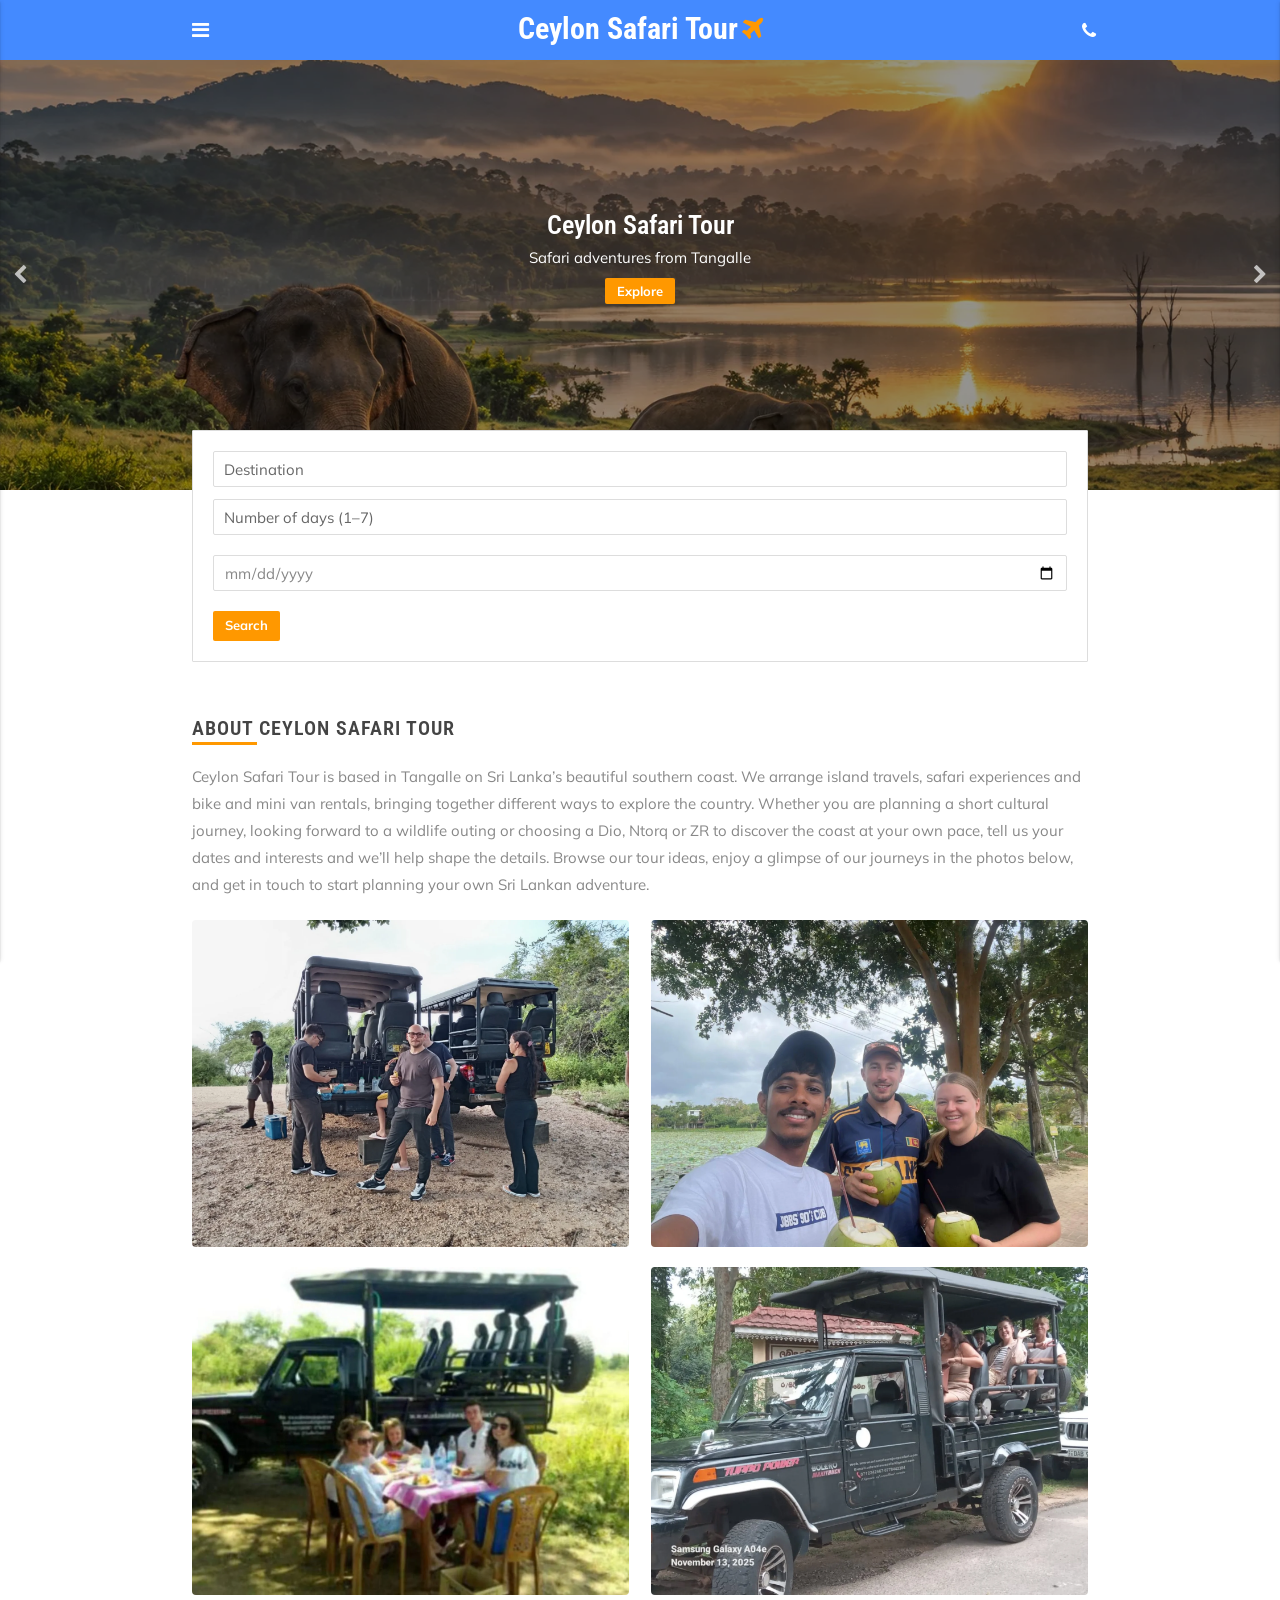
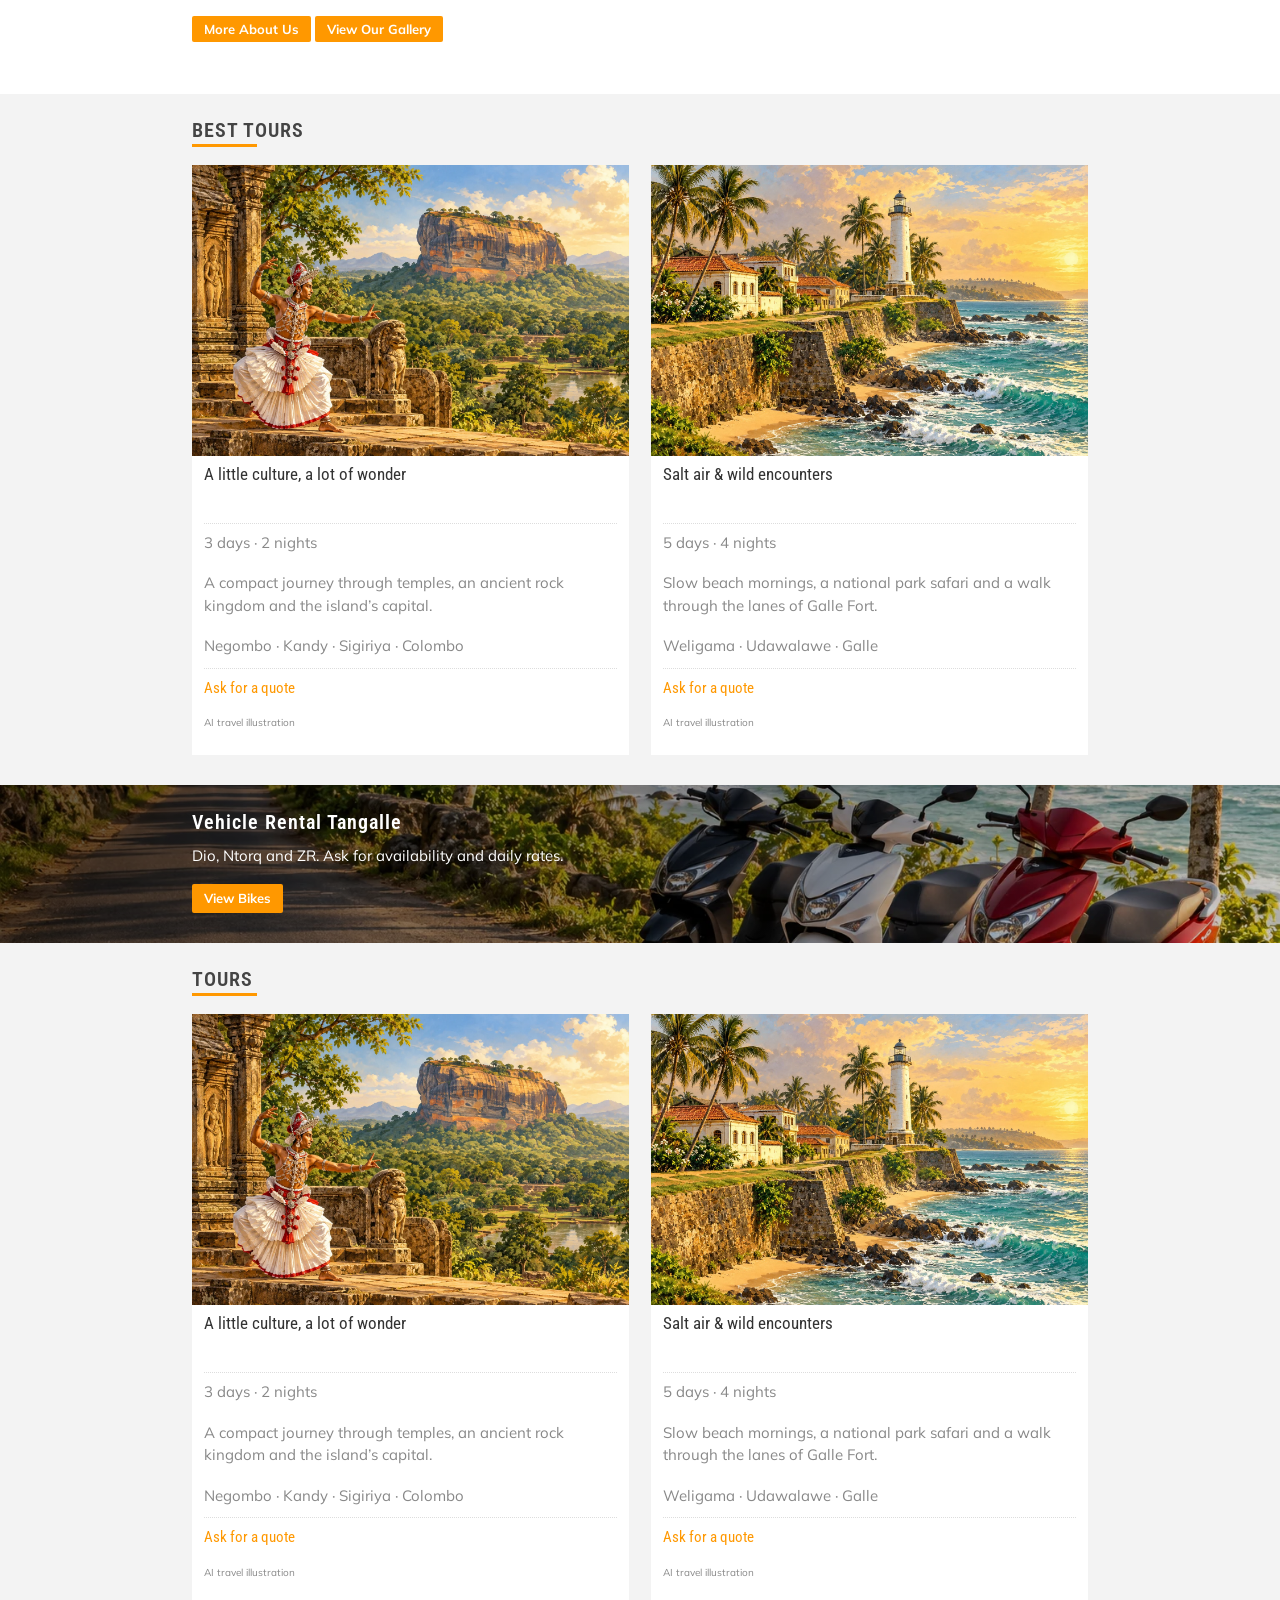
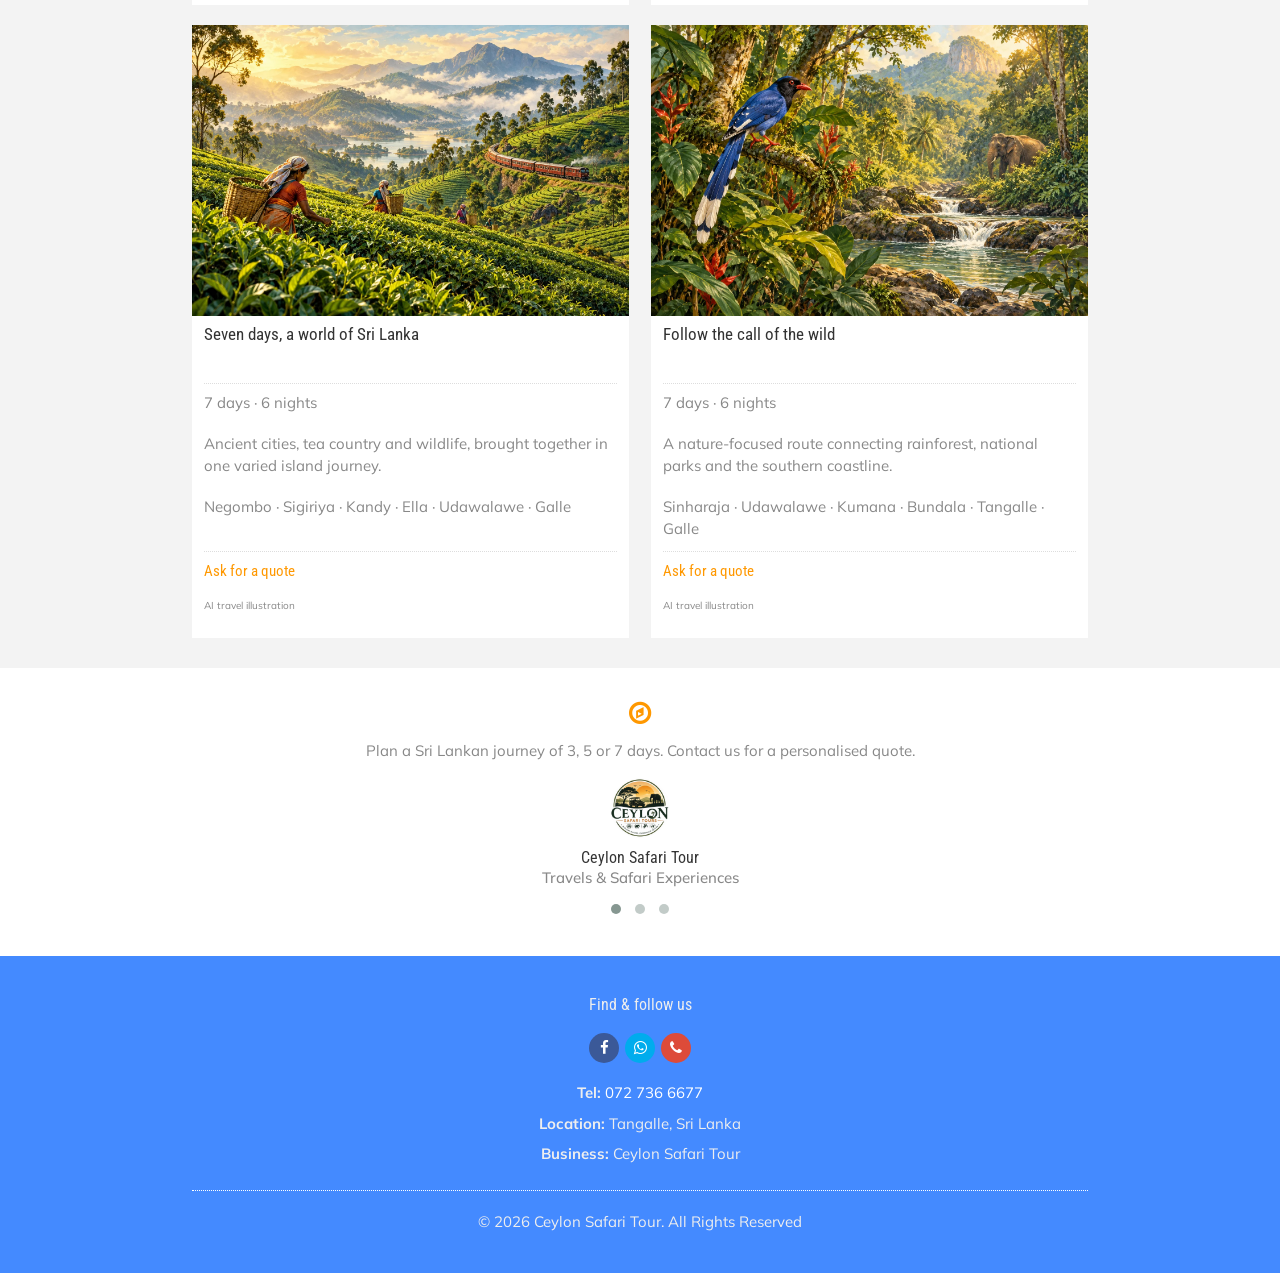
==== commit 797280e8: "Use concise Vehicle Rental Tangalle label on homepage" ====
--- a/Trips/index.html
+++ b/Trips/index.html
@@ -3,7 +3,7 @@
 <html lang="en">
 <head>
 <meta charset="utf-8"/>
-<title>Sri Lanka Tours &amp; Bike &amp; Mini Van Rental in Tangalle | Ceylon Safari Tour</title>
+<title>Sri Lanka Tours &amp; Vehicle Rental Tangalle | Ceylon Safari Tour</title>
 <meta content="width=device-width, initial-scale=1" name="viewport"/>
 <meta content="yes" name="mobile-web-app-capable"/>
 <meta content="True" name="HandheldFriendly"/>
@@ -16,7 +16,7 @@
 <link href="css/owl.theme.css" rel="stylesheet"/>
 <link href="css/owl.transitions.css" rel="stylesheet"/>
 <link href="css/style.css" rel="stylesheet"/>
-<meta content="Ceylon Safari Tour in Tangalle. Sri Lanka travels, safari experiences and Dio, Ntorq and ZR bike rentals, plus a mini van for up to 6 passengers, plus a mini van for up to 6 passengerss. 0727366677." name="description"/><meta content="#448aff" name="theme-color"/><link href="https://safari-chi-weld.vercel.app/" rel="canonical"/><script type="application/ld+json">{"@context": "https://schema.org", "@type": "TravelAgency", "name": "Ceylon Safari Tour", "url": "https://safari-chi-weld.vercel.app", "telephone": "+94727366677", "address": {"@type": "PostalAddress", "addressLocality": "Tangalle", "addressCountry": "LK"}, "image": "https://safari-chi-weld.vercel.app/assets/photos/1000881305.webp", "sameAs": ["https://www.facebook.com/share/r/1JWvfFnAid/?mibextid=wwXIfr"]}</script><link href="css/business-adjustments.css" rel="stylesheet"/></head>
+<meta content="Ceylon Safari Tour in Tangalle. Sri Lanka travels, safari experiences and Vehicle rental options in Tangalle.. 0727366677." name="description"/><meta content="#448aff" name="theme-color"/><link href="https://safari-chi-weld.vercel.app/" rel="canonical"/><script type="application/ld+json">{"@context": "https://schema.org", "@type": "TravelAgency", "name": "Ceylon Safari Tour", "url": "https://safari-chi-weld.vercel.app", "telephone": "+94727366677", "address": {"@type": "PostalAddress", "addressLocality": "Tangalle", "addressCountry": "LK"}, "image": "https://safari-chi-weld.vercel.app/assets/photos/1000881305.webp", "sameAs": ["https://www.facebook.com/share/r/1JWvfFnAid/?mibextid=wwXIfr"]}</script><link href="css/business-adjustments.css" rel="stylesheet"/></head>
 <body><!-- navbar -->
 <div class="navbar">
 <div class="container">
@@ -32,7 +32,7 @@
 </div>
 </div>
 <!-- end navbar -->
-<!-- panel control left --><div class="panel-control-left"><ul class="side-nav collapsible" data-collapsible="accordion" id="slide-out-left"><li><a href="index.html"><i class="fa fa-home"></i>Home</a></li><li><a href="travels.html"><i class="fa fa-plane"></i>Travels</a></li><li><a href="bike-rental.html"><i class="fa fa-motorcycle"></i>Bike &amp; Mini Van Rental</a></li><li><a href="about.html"><i class="fa fa-info-circle"></i>About Us</a></li><li><a href="contact.html"><i class="fa fa-envelope"></i>Contact</a></li><li><a href="gallery.html"><i class="fa fa-image"></i>Gallery</a></li><li><div class="collapsible-header"><i class="fa fa-map-marker"></i>Tour Plans<span><i class="fa fa-chevron-right"></i></span></div><div class="collapsible-body"><ul class="side-nav-panel"><li><a href="heritage.html">3 days · Heritage Escape</a></li><li><a href="coast-wild.html">5 days · Coast &amp; Wildlife</a></li><li><a href="island.html">7 days · The Island Journey</a></li><li><a href="nature.html">7 days · Birds &amp; Nature</a></li></ul></div></li></ul></div><!-- end panel control left -->
+<!-- panel control left --><div class="panel-control-left"><ul class="side-nav collapsible" data-collapsible="accordion" id="slide-out-left"><li><a href="index.html"><i class="fa fa-home"></i>Home</a></li><li><a href="travels.html"><i class="fa fa-plane"></i>Travels</a></li><li><a href="bike-rental.html"><i class="fa fa-motorcycle"></i>Vehicle Rental</a></li><li><a href="about.html"><i class="fa fa-info-circle"></i>About Us</a></li><li><a href="contact.html"><i class="fa fa-envelope"></i>Contact</a></li><li><a href="gallery.html"><i class="fa fa-image"></i>Gallery</a></li><li><div class="collapsible-header"><i class="fa fa-map-marker"></i>Tour Plans<span><i class="fa fa-chevron-right"></i></span></div><div class="collapsible-body"><ul class="side-nav-panel"><li><a href="heritage.html">3 days · Heritage Escape</a></li><li><a href="coast-wild.html">5 days · Coast &amp; Wildlife</a></li><li><a href="island.html">7 days · The Island Journey</a></li><li><a href="nature.html">7 days · Birds &amp; Nature</a></li></ul></div></li></ul></div><!-- end panel control left -->
 <!-- panel control right --><div class="panel-control-right"><div class="side-nav" id="slide-out-right"><div class="row entry"><div class="col s4"><img alt="Ceylon Safari Tour logo" src="assets/photos/1000881305.webp"/></div><div class="col s8"><div class="desc"><h6>Ceylon Safari Tour</h6><p>Tangalle, Sri Lanka</p></div></div></div><div class="row entry"><div class="col s12"><h6>Travels &amp; Rentals</h6><p>Tour plans up to 7 days. Dio, Ntorq and ZR bike rentals, plus a mini van for up to 6 passengers.</p><p><a href="tel:+94727366677">072 736 6677</a></p><p><a class="button" href="https://wa.me/94727366677?text=Hello%20Ceylon%20Safari%20Tour%21">WhatsApp us</a></p><p><a class="button" href="contact.html">Plan your trip</a></p></div></div></div></div><!-- end panel control right -->
 <!-- slider -->
 <div class="slider-slick app-pages">
@@ -64,7 +64,7 @@
 <div class="caption">
 <div class="container">
 <h2>Travel Your Way</h2>
-<p>Travels and bike and mini van rentals in Tangalle</p>
+<p>Travels and Vehicle Rental Tangalle</p>
 <a class="button" href="bike-rental.html">Explore</a>
 </div>
 </div>
@@ -98,7 +98,7 @@
 <div class="tours-promote app-section">
 <div class="container">
 <div class="app-title">
-<h4>bike and mini van rental IN TANGALLE</h4>
+<h4>Vehicle Rental Tangalle</h4>
 </div>
 <p>Dio, Ntorq and ZR. Ask for availability and daily rates.</p>
 <a class="button" href="bike-rental.html">View Bikes</a>
@@ -129,9 +129,9 @@
 <strong>Travels &amp; Safari Experiences</strong>
 </div>
 <div class="item">
-<p>Explore from Tangalle with Dio, Ntorq or ZR bike and mini van rental. Confirm dates and availability with us.</p>
+<p>Explore Tangalle with our vehicle rental options. View available vehicles and contact us for details.</p>
 <img alt="Ceylon Safari Tour logo" src="assets/photos/1000881305.webp"/>
-<h6>Bike &amp; Mini Van Rental</h6>
+<h6>Vehicle Rental</h6>
 <strong>Tangalle, Sri Lanka</strong>
 </div>
 <div class="item">
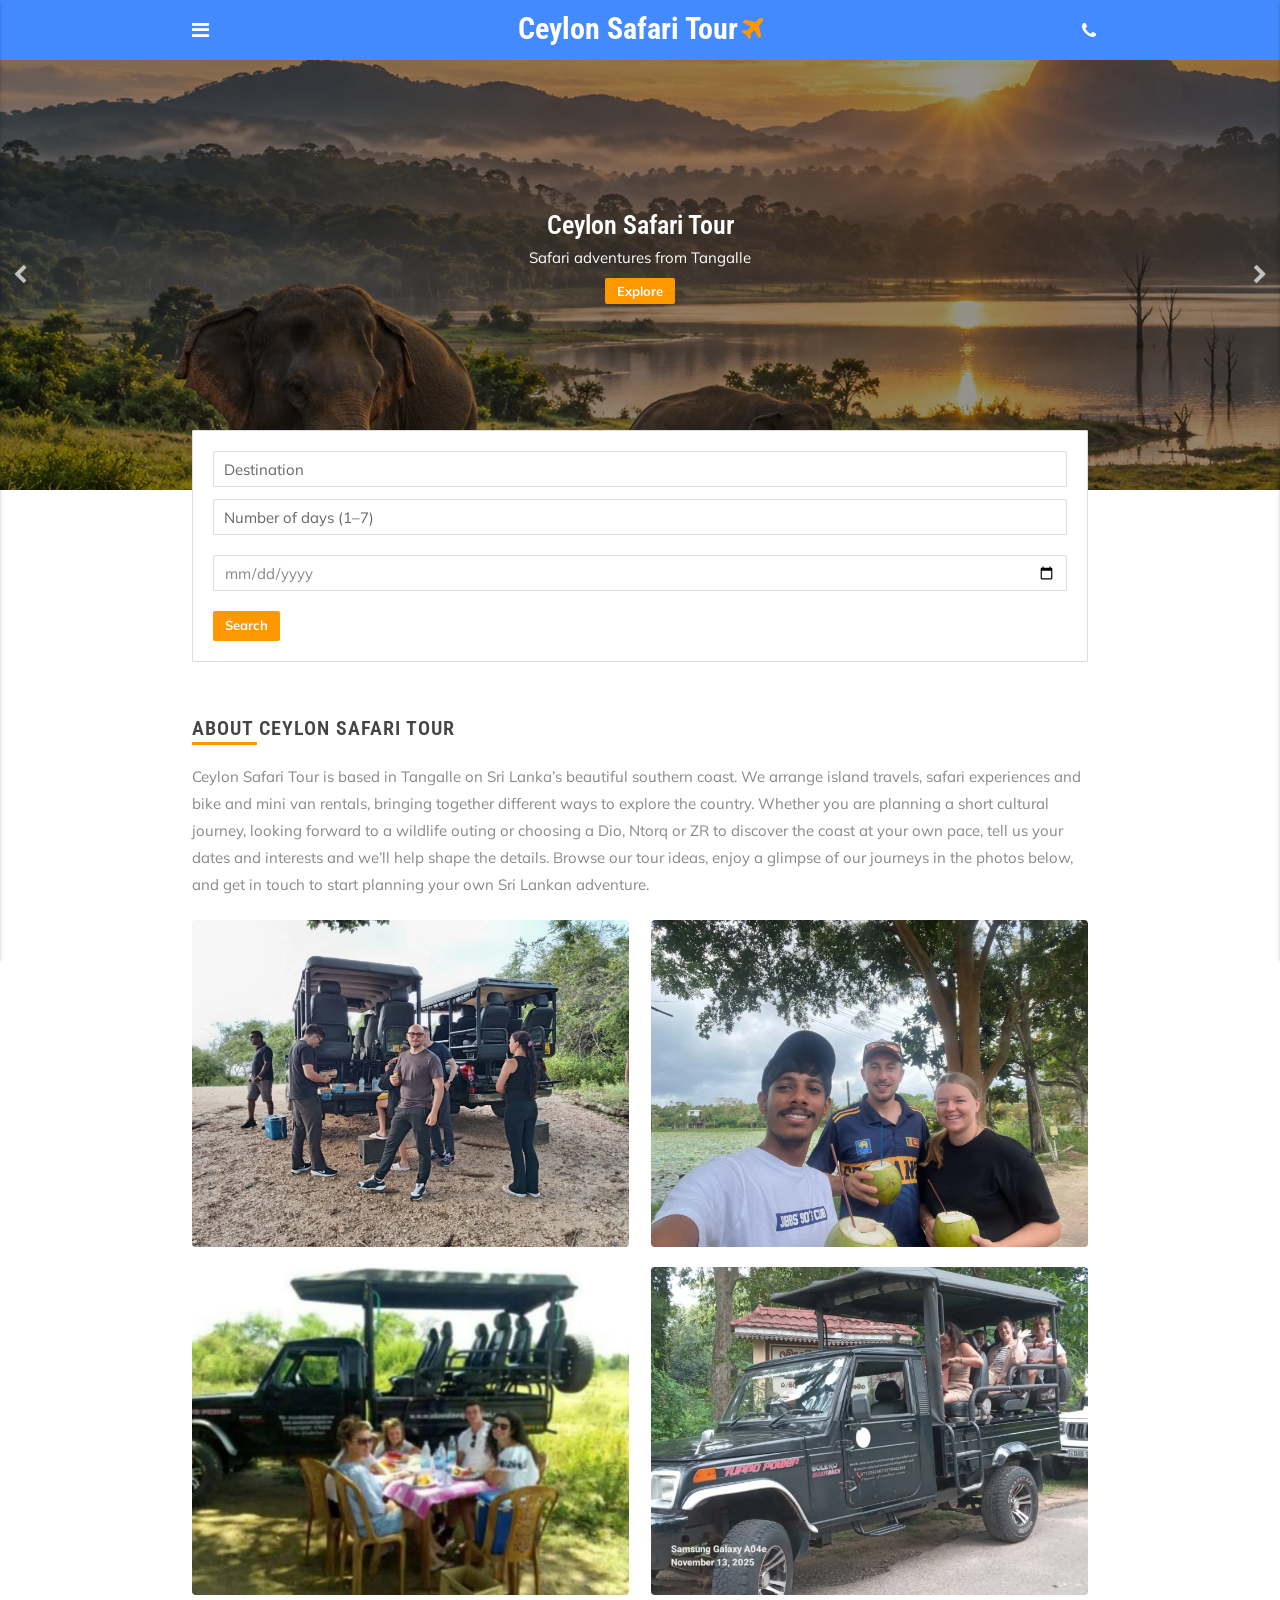
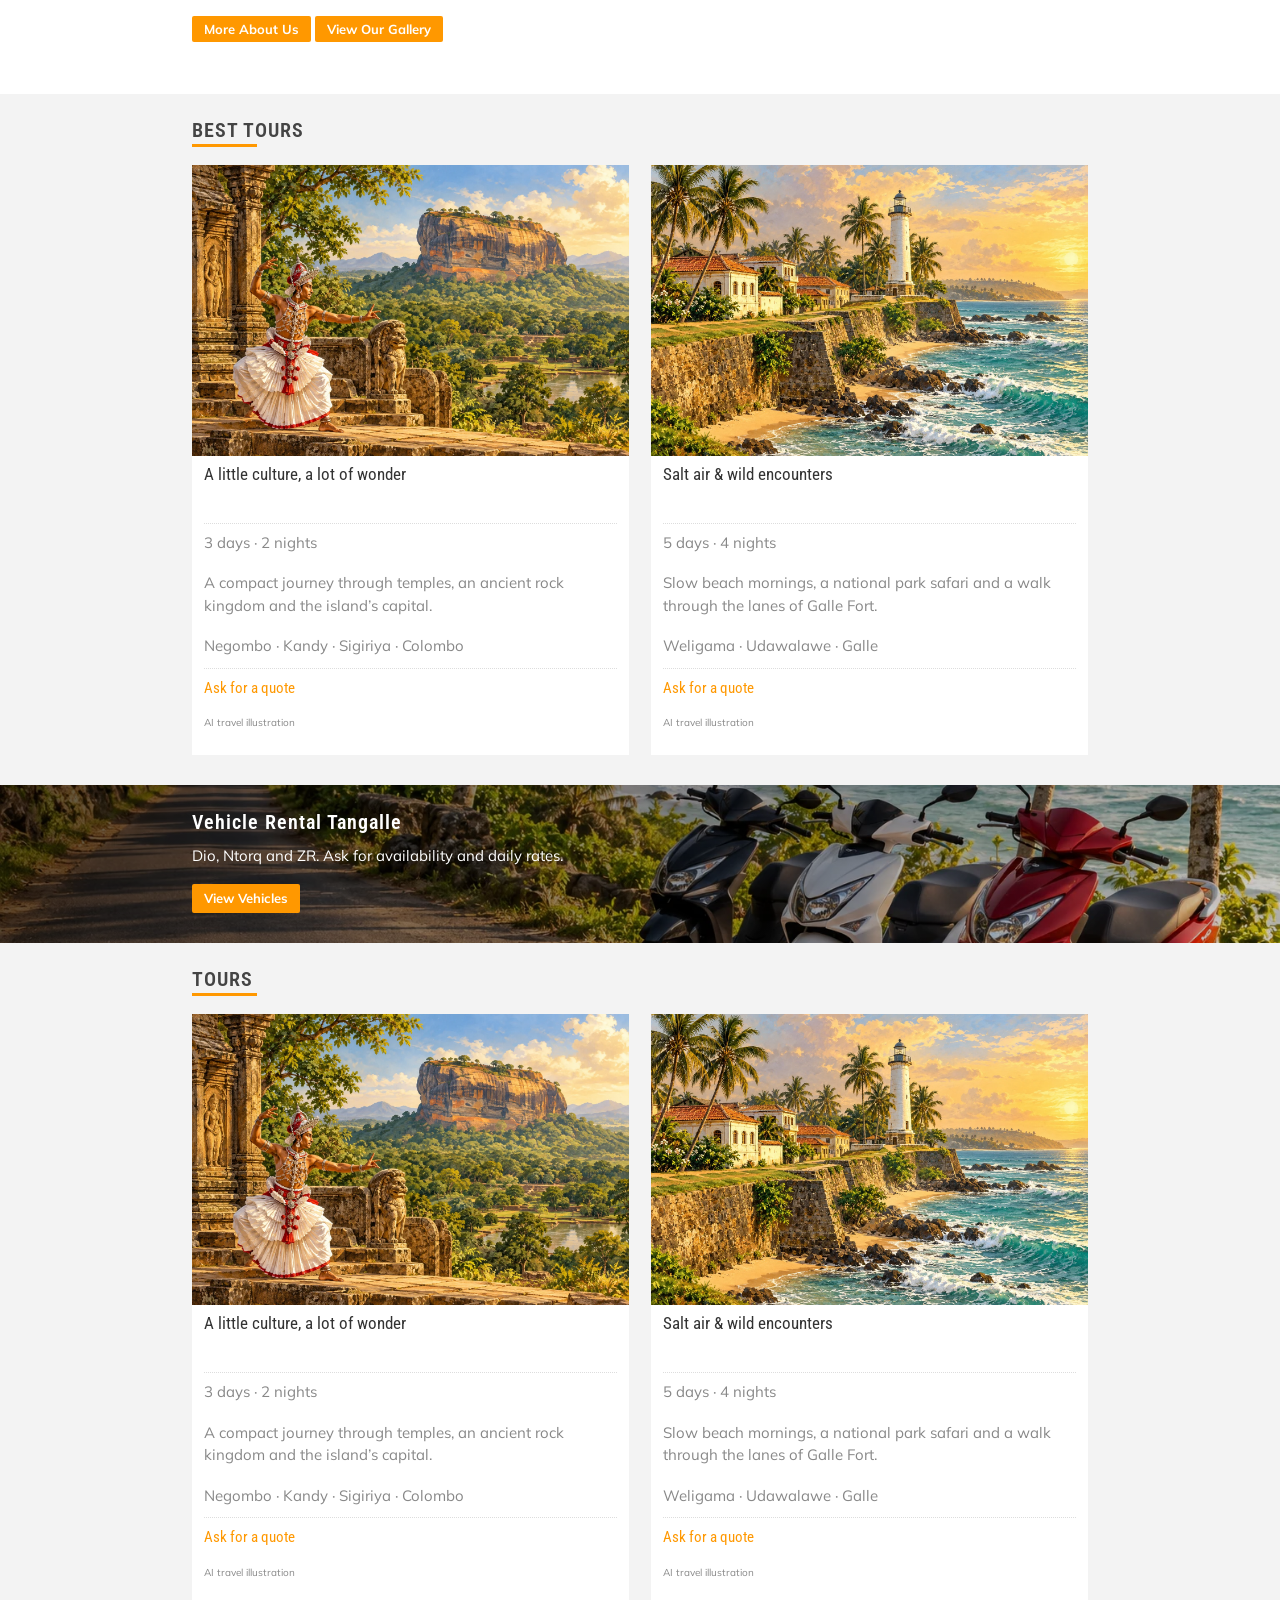
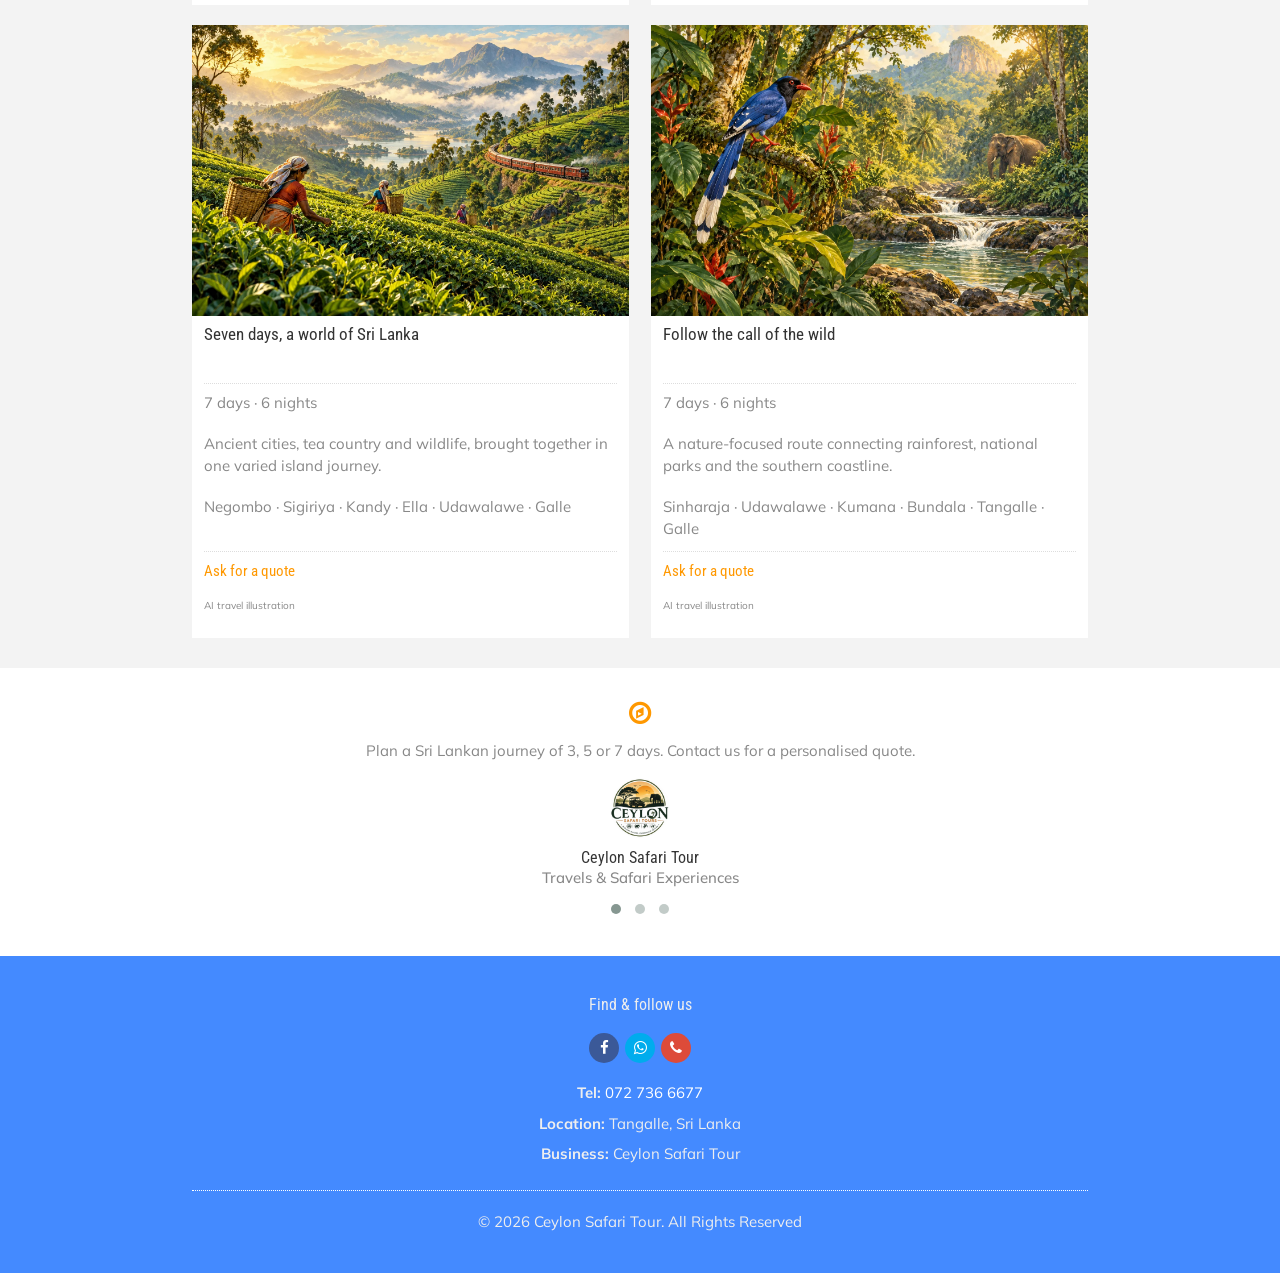
==== commit c36a7cc1: "Change homepage CTA to View Vehicles" ====
--- a/Trips/index.html
+++ b/Trips/index.html
@@ -101,7 +101,7 @@
 <h4>Vehicle Rental Tangalle</h4>
 </div>
 <p>Dio, Ntorq and ZR. Ask for availability and daily rates.</p>
-<a class="button" href="bike-rental.html">View Bikes</a>
+<a class="button" href="bike-rental.html">View Vehicles</a>
 </div>
 </div>
 <!-- end tours promote -->
